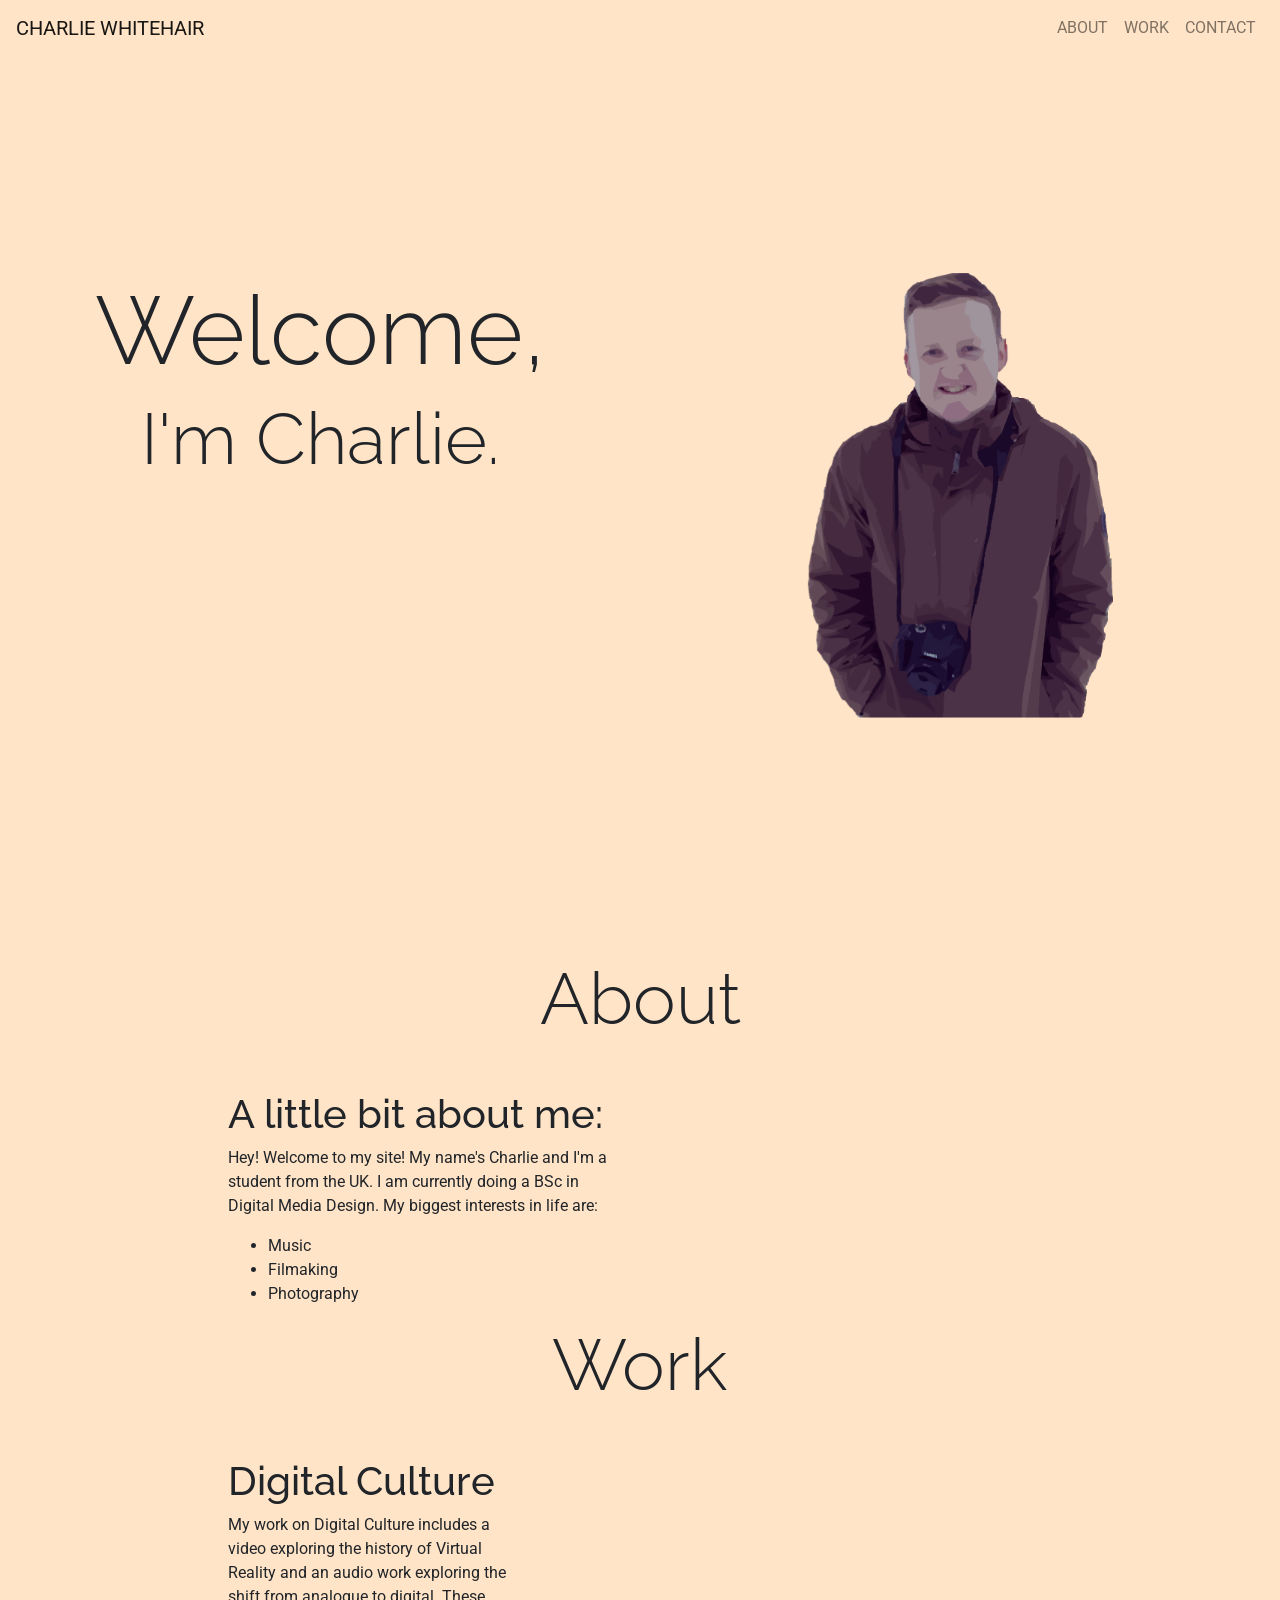
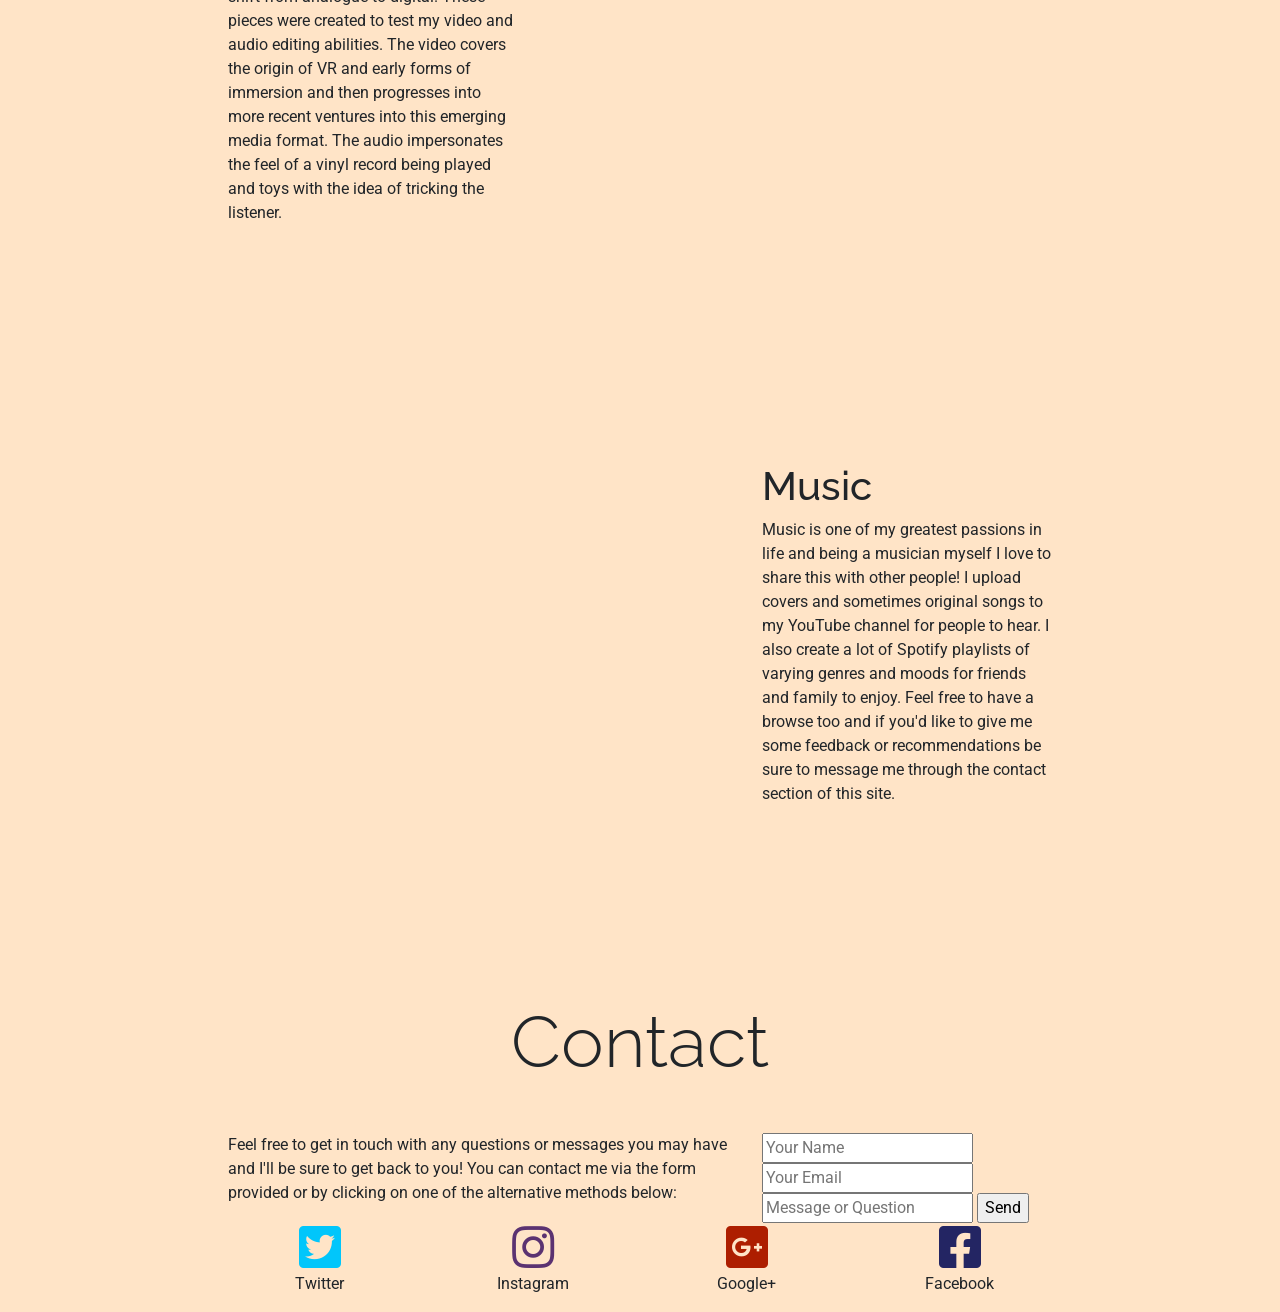
==== index.html @ bc874a64 "Fluid Container addition" ====
<!DOCTYPE html>
<html lang="en">
  <head>
    <meta charset="utf-8">
    <meta name="viewport" content="width=device-width, initial-scale=1.0, shrink-to-fit=no">
    <title>Charlie Whitehair</title>
    <link href="css/bootstrap.min.css" rel="stylesheet">
    <link href="https://fonts.googleapis.com/css?family=Raleway|Roboto" rel="stylesheet">
    <link href="https://use.fontawesome.com/releases/v5.0.6/css/all.css" rel="stylesheet">
    <link href="https://cdn.jsdelivr.net/npm/animate.css@3.5.2/animate.min.css" rel="stylesheet">
    <link href="css/hover.min.css" rel="stylesheet">
    <link href="css/styles.css" rel="stylesheet">
  </head>

  <body id="nav">
    <nav class="navbar filled sticky-top navbar-expand-lg navbar-light text-uppercase">
      <a class="navbar-brand" href="#pagetop">Charlie Whitehair</a>
      <button class="navbar-toggler ml-auto text-uppercase bg-primary text-white rounded" data-toggle="collapse" data-target="#mobileMenu">
        <i class="fas fa-bars"></i>
      </button>
      <div class="collapse navbar-collapse" id="mobileMenu">
        <ul class="navbar-nav ml-auto">
          <li class="nav-item">
            <a class="nav-link" href="#about">About</a>
          </li>
          <li class="nav-item">
            <a class="nav-link" href="#work">Work</a>
          </li>
          <li class="nav-item">
            <a  class="nav-link" href="#contact">Contact</a>
          </li>
        </ul>
      </div>
    </nav>

    <header class="titlemain" id="pagetop">
      <div class="container-fluid">
          <div class="row">
              <div class="col-12 col-sm-6 col-lg-6">
                <h1 class="resize display-1 animated fadeIn">Welcome,</h1>
                <h1 class="resize display-3 animated fadeIn wait">I'm Charlie.</h1>
              </div>
              <div class="col-12 col-sm-6 col-lg-6">
                 <img class="w-50 animated fadeIn wait2" src="assets/img/me.png">
              </div>
          </div>
      </div>
    </header>

    <section class="topspace" id="about">
      <h1 class="text-center display-3 animated fadeIn">About</h1>
      <div class="container-fluid">
        <div class="row mt-5">
          <div class="col-xl-2">
          </div>
          <div class="col-sm-6 col-xl-4">
            <h1>A little bit about me:</h1>
            <p>Hey! Welcome to my site! My name's Charlie and I'm a student from the UK. I am currently doing a BSc in Digital Media Design. My biggest interests in life are:</p>
            <ul>
              <li>Music</li>
              <li>Filmaking</li>
              <li>Photography</li>
            </ul>
          </div>
          <div class="col-sm-6 col-xl-4">
          </div>
          <div class="col-xl-2">
          </div>
        </div>
      </div>
    </section>

    <section id="work">
      <h1 class="text-center display-3 animated fadeIn">Work</h1>
      <div class="container-fluid">
      <div class="row mt-5">
        <div class="col-xl-2">
        </div>
        <div class="col-sm-12 col-xl-3">
          <h1>Digital Culture</h1>
          <p>My work on Digital Culture includes a video exploring the history of Virtual Reality and an audio work exploring the shift from analogue to digital. 
            These pieces were created to test my video and audio editing abilities.
            The video covers the origin of VR and early forms of immersion and then progresses into more recent ventures into this emerging media format. 
            The audio impersonates the feel of a vinyl record being played and toys with the idea of tricking the listener.
          </p>
          <iframe width="100%" height="166" scrolling="no" frameborder="no" allow="autoplay" src="https://w.soundcloud.com/player/?url=https%3A//api.soundcloud.com/tracks/556656354&color=%23e3ddab&auto_play=false&hide_related=false&show_comments=true&show_user=true&show_reposts=false&show_teaser=true">
          </iframe>
        </div>
        <div class="col-sm-12 col-xl-5">
          <div  class="embed-responsive embed-responsive-16by9">
            <iframe class="embed-responsive-item" src="https://www.youtube.com/embed/uPMBng3ztmM"></iframe>
          </div>
        </div>
        <div class="col-xl-2">
        </div>
      </div>

      <div class="row mt-5">
          <div class="col-xl-2">
          </div>
          <div class="col-sm-12 col-xl-5">
            <div  class="embed-responsive embed-responsive-16by9">
                <iframe class="embed-responsive-item" src="https://www.youtube.com/embed/L117AmKaBTQ"></iframe>
            </div>
          </div>
          <div class="col-sm-12 col-xl-3">
            <h1>Music</h1>
            <p>Music is one of my greatest passions in life and being a musician myself I love to share this with other people! I upload covers and sometimes original songs to 
              my YouTube channel for people to hear. I also create a lot of Spotify playlists of varying genres and moods for friends and family to enjoy. Feel free to have a browse too
              and if you'd like to give me some feedback or recommendations be sure to message me through the contact section of this site.
            </p>
            <iframe src="https://open.spotify.com/embed/user/213wbmeqbu47dlnyqn4ye5ihy/playlist/6yJnDz42CA9uV0yIXJZ0mE" width="100%" height="170" frameborder="0" allowtransparency="true" allow="encrypted-media"></iframe>
          </div>
          <div class="col-xl-2">
          </div>
        </div>
      </div>
    </section>

      <section id="contact">
          <h1 class="text-center display-3 animated fadeIn">Contact</h1>
          <div class="container-fluid">
          <div class="row mt-5">
          <div class="col-xl-2"></div>
          <div class="col-sm-12 col-lg-6 col-xl-5">
          <p>Feel free to get in touch with any questions or messages you may have and I'll be sure to get back to you! 
            You can contact me via the form provided or by clicking on one of the alternative methods below:</p>
          </div>
          <div class="col-sm-12 col-lg-6 col-xl-3">
            <form action="https://formspree.io/charliewhitehair99@gmail.com" method="POST">
              <input type="text" name="name" placeholder="Your Name">
              <input type="email" name="_replyto" placeholder="Your Email">
              <input type="text" name="message" placeholder="Message or Question">
              <input type="submit" value="Send">
              </form>
          </div>
          <div class="col-xl-2"></div>
          </div>

          <div class="row">
            <div class="col-lg-2"></div>
            <div class="col-sm-6 col-lg-2 text-center">
              <a href="https://twitter.com/charliewhite325?lang=en-gb">
                <i class="blue-light fab fa-twitter-square fa-3x"></i>
              </a>
              <p>Twitter</p>
            </div>
            <div class="col-sm-6 col-lg-2 text-center">
              <a href="https://www.instagram.com/char_white99/">
                <i class="purple fab fa-instagram fa-3x"></i>
              </a>
              <p>Instagram</p>
            </div>
            <div class="col-sm-6 col-lg-2 text-center">
              <a href="https://plus.google.com/u/1/108738003107776481643">
                <i class="red fab fa-google-plus-square fa-3x"></i>
              </a>
              <p>Google+</p>
            </div>
            <div class="col-sm-6 col-lg-2 text-center">
              <a href="https://www.facebook.com/charliewhite325">
                <i class="blue-dark fab fa-facebook-square fa-3x"></i>
              </a>
              <p>Facebook</p>
            </div>
            <div class="col-lg-2"></div>
          </div>
          </div>
        </section>

<script src="js/wavemaker.js"></script>
<script src="js/jquery.min.js"></script>
<script src="js/bootstrap.bundle.min.js"></script>
<script src="js/script.js"></script>
</body>
</html>
---- css/styles.css ----
body{
  font-family: 'Roboto', sans-serif;
  background-color: #ffe4c7;
  background-image: url(https://www.transparenttextures.com/patterns/diamond-upholstery.png);
}

h1, h2, h3, h4, h5, h6{
  font-family: 'Raleway', sans-serif;
}

.aboutUsSection{
  background-color: #ccc;
}

.filled{
  background-color: #ffe4c7;
  background-image: url(https://www.transparenttextures.com/patterns/diamond-upholstery.png); 
}

footer{
  background-color: #111;
  color: #fff;
}

.titlemain {
  margin: 0;
  position: absolute;
  text-align: center;
  left: 50%;
  top: 55%;
  margin-right: -50%;
  transform: translate(-50%, -50%);
}

.topspace {
  margin-top: 100vh;
}

.logo {
  margin: 0;
  padding-top: 25%;
  position: absolute;
  left: 45%;
}

.wait {
  animation-delay: 0.5s;
}

.wait2 {
  animation-delay: 1s;
}

.nav {
  margin-right: 10px;

}

.btn-primary{
  background-color: #bada55;
}

.btn-primary:hover{
  background-color: black;
}

.red{
  color: #AD1E00
}

.purple{
  color: #5B3271
}

.blue-light{
  color: #01C6FB
}

.blue-dark{
  color: #232563
}

@media screen and (max-width: 768px) {
  h1.resize {
    font-size: 40pt;
  }
}
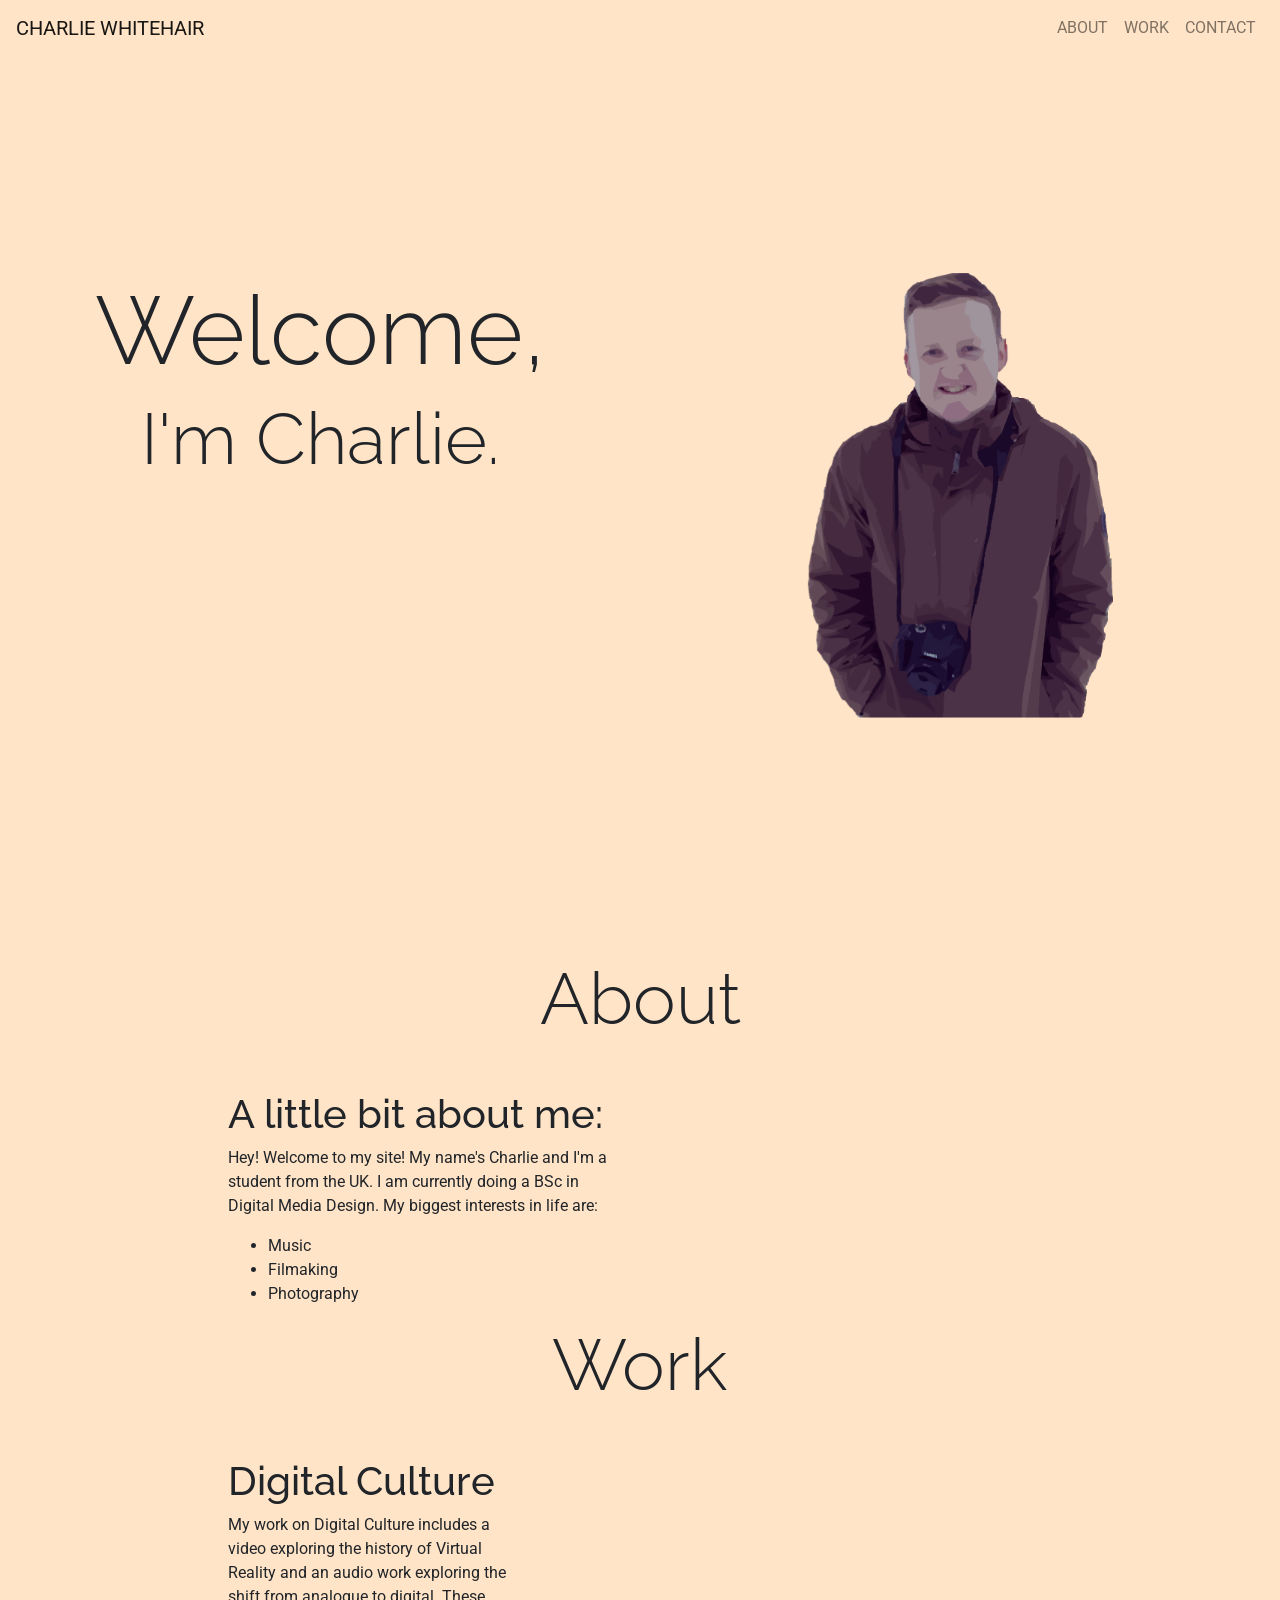
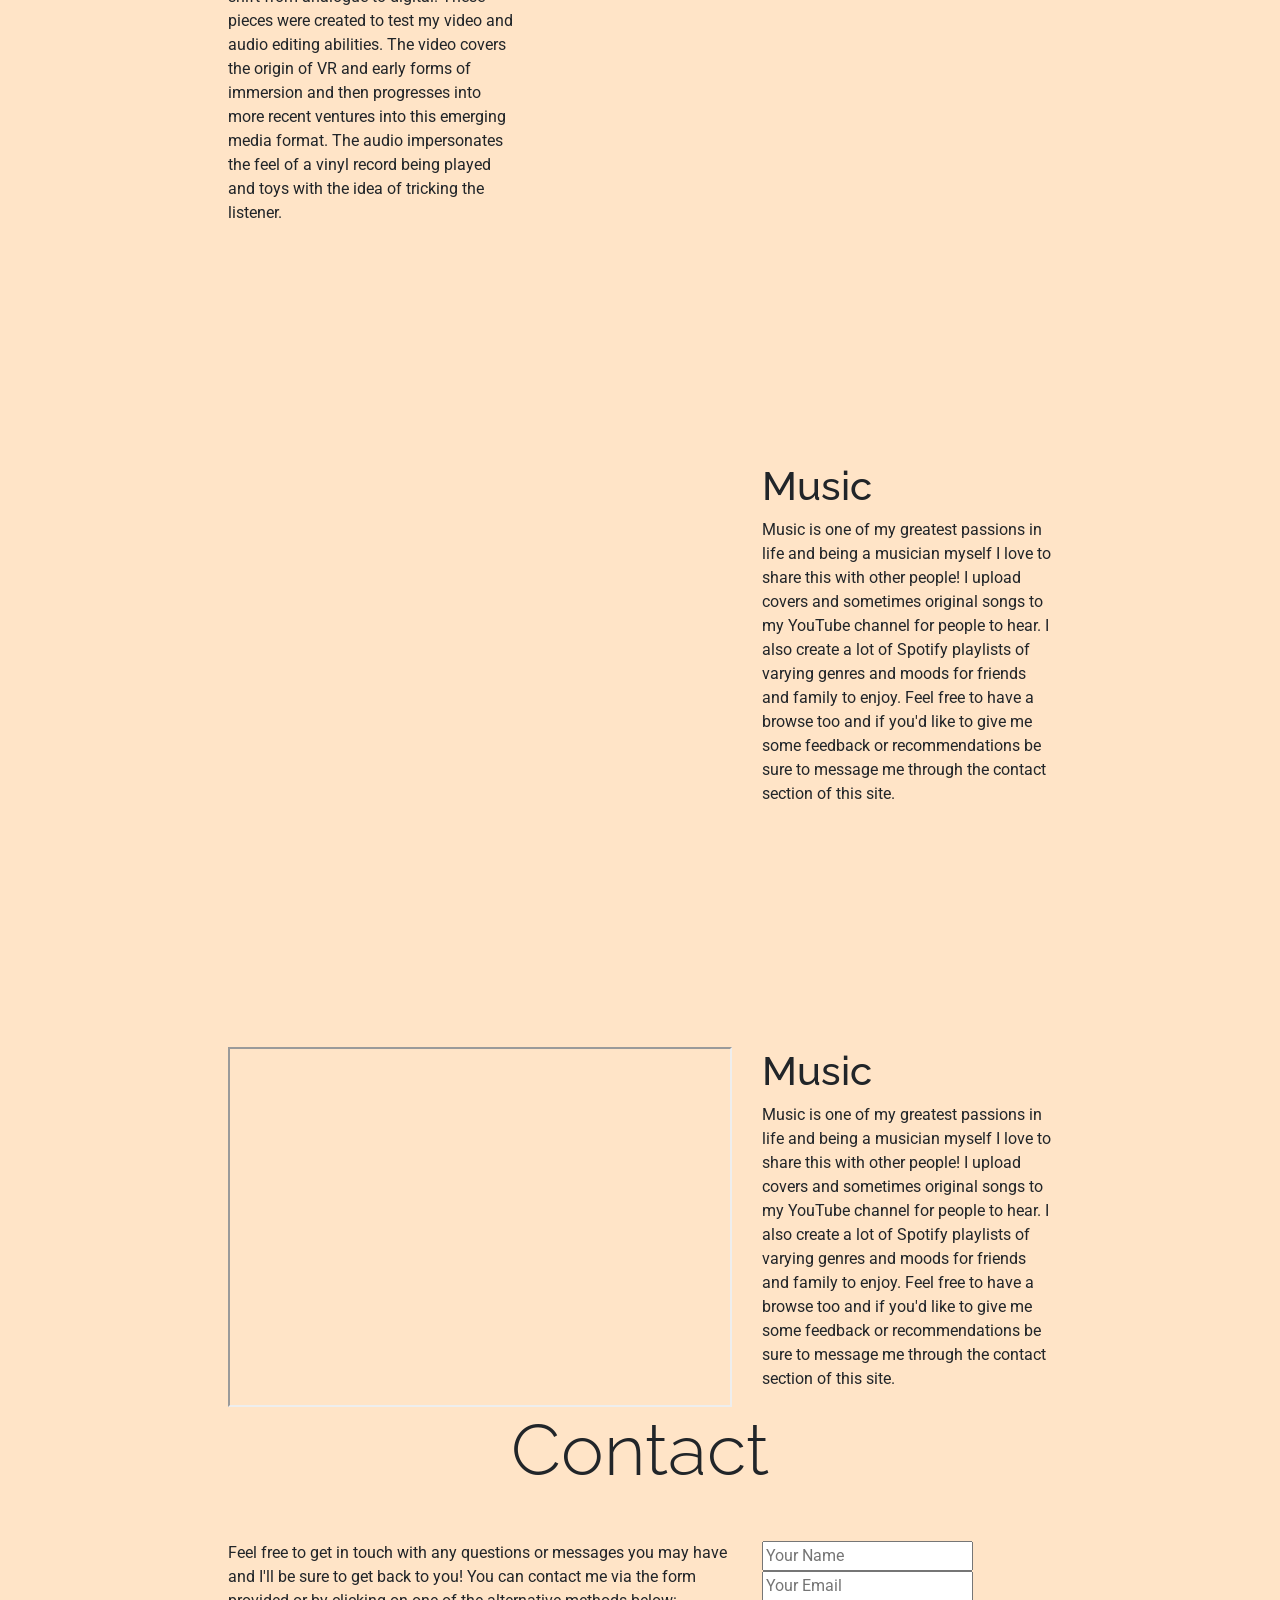
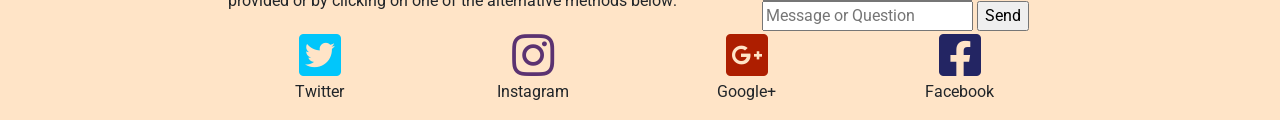
==== commit 55ed8c9e: "P5.js incorporated" ====
--- a/index.html
+++ b/index.html
@@ -114,6 +114,23 @@
           <div class="col-xl-2">
           </div>
         </div>
+
+        <div class="row mt-5">
+          <div class="col-xl-2">
+          </div>
+          <div class="col-sm-12 col-xl-5">
+            <iframe src="https://chazster567.github.io/TheKaleidowave/" width="100%" height="100%"></iframe>
+          </div>
+          <div class="col-sm-12 col-xl-3">
+            <h1>Music</h1>
+            <p>Music is one of my greatest passions in life and being a musician myself I love to share this with other people! I upload covers and sometimes original songs to 
+              my YouTube channel for people to hear. I also create a lot of Spotify playlists of varying genres and moods for friends and family to enjoy. Feel free to have a browse too
+              and if you'd like to give me some feedback or recommendations be sure to message me through the contact section of this site.
+            </p>
+          </div>
+          <div class="col-xl-2">
+          </div>
+        </div>
       </div>
     </section>
 
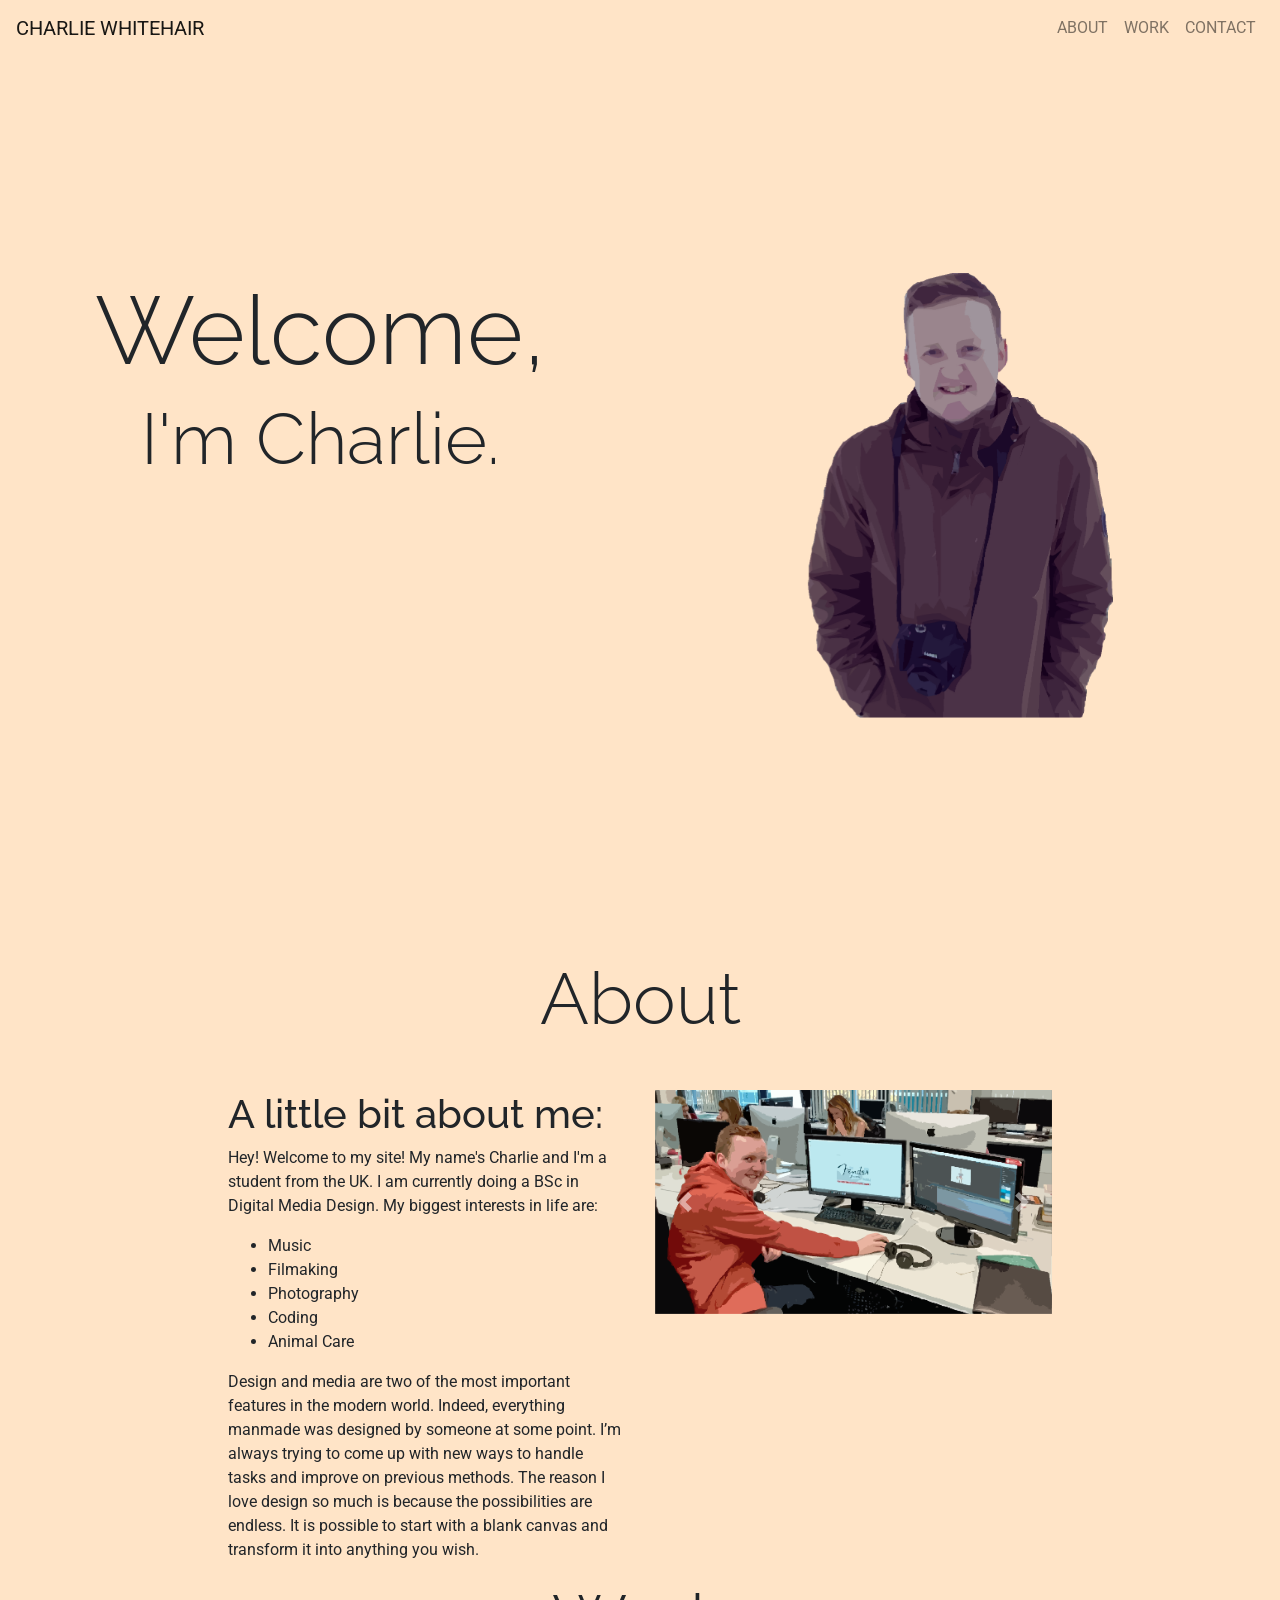
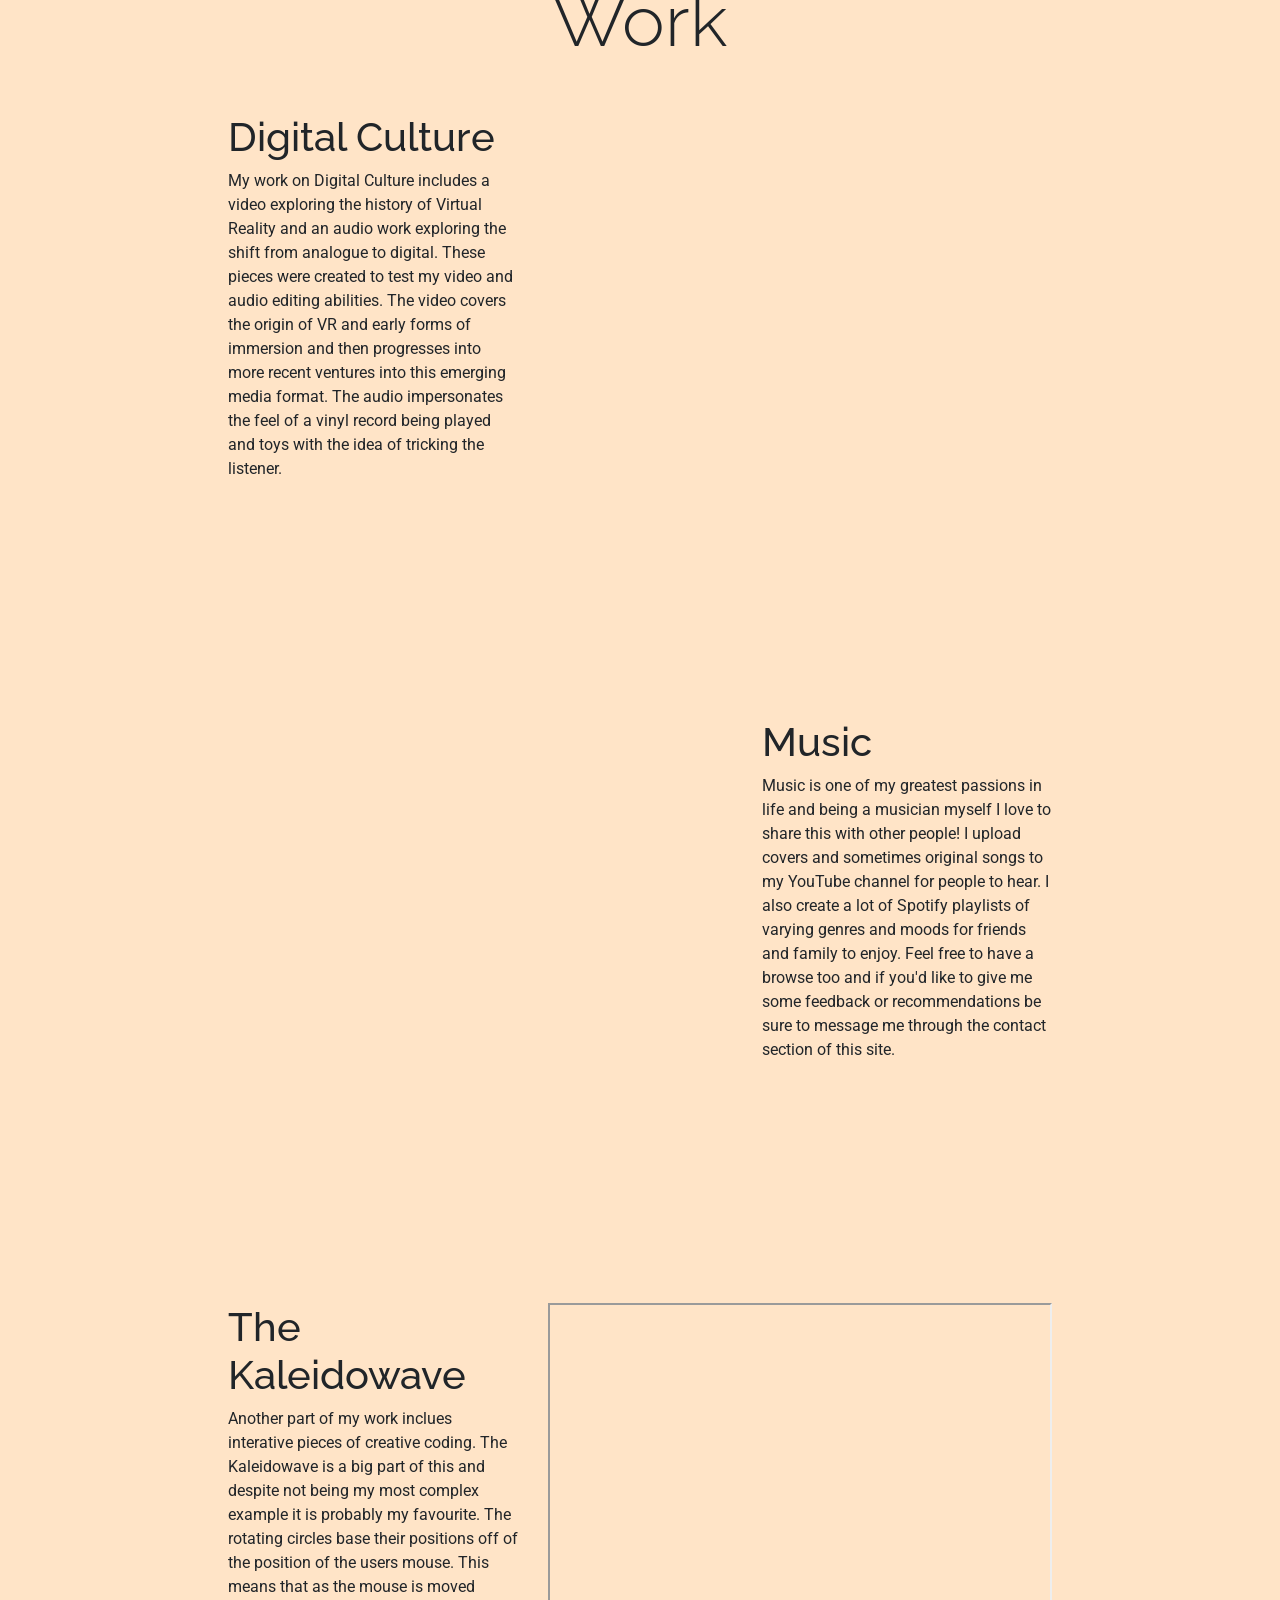
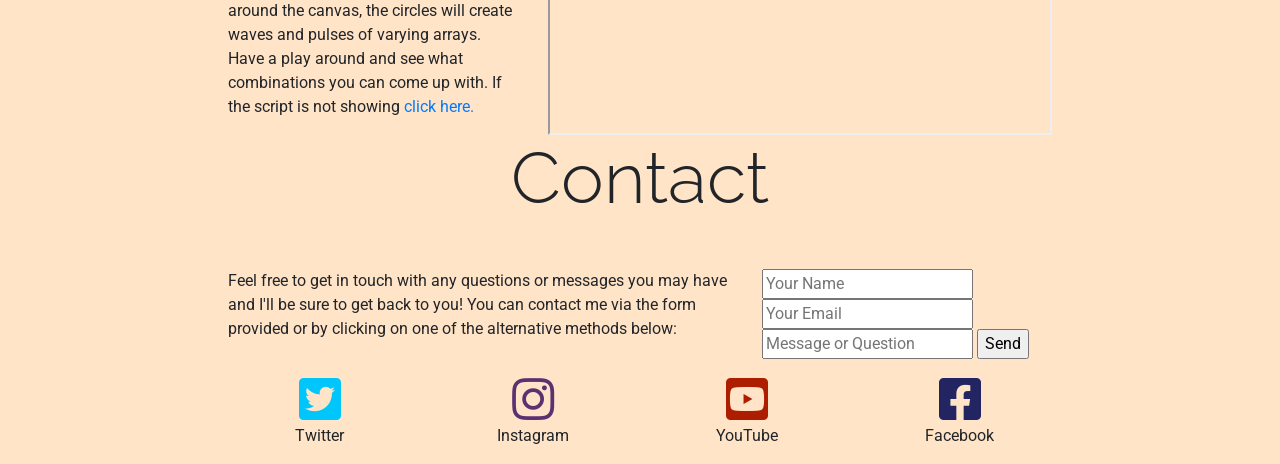
==== commit 53e389d3: "added carousel" ====
--- a/index.html
+++ b/index.html
@@ -60,9 +60,37 @@
               <li>Music</li>
               <li>Filmaking</li>
               <li>Photography</li>
+              <li>Coding</li>
+              <li>Animal Care</li>
             </ul>
+            <p>Design and media are two of the most important features in the modern world. 
+              Indeed, everything manmade was designed by someone at some point. 
+              I’m always trying to come up with new ways to handle tasks and improve on previous methods. 
+              The reason I love design so much is because the possibilities are endless. 
+              It is possible to start with a blank canvas and transform it into anything you wish.</p>
           </div>
           <div class="col-sm-6 col-xl-4">
+              <div id="start" class="carousel slide" data-ride="carousel">
+                  <div class="carousel-inner">
+                    <div class="carousel-item active">
+                      <img class="d-block w-100" src="assets\img\working.png">
+                    </div>
+                    <div class="carousel-item">
+                      <img class="d-block w-100" src="assets\img\guitar.png">
+                    </div>
+                    <div class="carousel-item">
+                      <img class="d-block w-100" src="assets\img\flower.png">
+                    </div>
+                  </div>
+                  <a class="carousel-control-prev" href="#start" role="button" data-slide="prev">
+                    <span class="carousel-control-prev-icon" aria-hidden="true"></span>
+                    <span class="sr-only">Previous</span>
+                  </a>
+                  <a class="carousel-control-next" href="#start" role="button" data-slide="next">
+                    <span class="carousel-control-next-icon" aria-hidden="true"></span>
+                    <span class="sr-only">Next</span>
+                  </a>
+              </div>
           </div>
           <div class="col-xl-2">
           </div>
@@ -98,35 +126,35 @@
       <div class="row mt-5">
           <div class="col-xl-2">
           </div>
-          <div class="col-sm-12 col-xl-5">
+          <div class="col-sm-12 col-sm-push-12 col-xl-5">
             <div  class="embed-responsive embed-responsive-16by9">
-                <iframe class="embed-responsive-item" src="https://www.youtube.com/embed/L117AmKaBTQ"></iframe>
-            </div>
+              <iframe class="embed-responsive-item" src="https://www.youtube.com/embed/L117AmKaBTQ"></iframe>
+            </div>
+          </div>
+          <div class="col-sm-12 col-sm-pull-12 col-xl-3">
+              <h1>Music</h1>
+              <p>Music is one of my greatest passions in life and being a musician myself I love to share this with other people! I upload covers and sometimes original songs to 
+                my YouTube channel for people to hear. I also create a lot of Spotify playlists of varying genres and moods for friends and family to enjoy. Feel free to have a browse too
+                and if you'd like to give me some feedback or recommendations be sure to message me through the contact section of this site.
+              </p>
+              <iframe src="https://open.spotify.com/embed/user/213wbmeqbu47dlnyqn4ye5ihy/playlist/6yJnDz42CA9uV0yIXJZ0mE" width="100%" height="170" frameborder="0" allowtransparency="true" allow="encrypted-media"></iframe>
+            </div>
+          <div class="col-xl-2">
+          </div>
+        </div>
+
+        <div class="row mt-5">
+          <div class="col-xl-2">
           </div>
           <div class="col-sm-12 col-xl-3">
-            <h1>Music</h1>
-            <p>Music is one of my greatest passions in life and being a musician myself I love to share this with other people! I upload covers and sometimes original songs to 
-              my YouTube channel for people to hear. I also create a lot of Spotify playlists of varying genres and moods for friends and family to enjoy. Feel free to have a browse too
-              and if you'd like to give me some feedback or recommendations be sure to message me through the contact section of this site.
+            <h1>The Kaleidowave</h1>
+            <p>Another part of my work inclues interative pieces of creative coding. The Kaleidowave is a big part of this and despite not being my most complex example it is probably
+              my favourite. The rotating circles base their positions off of the position of the users mouse. This means that as the mouse is moved around the canvas, the circles will create 
+              waves and pulses of varying arrays. Have a play around and see what combinations you can come up with. If the script is not showing <a href="https://chazster567.github.io/TheKaleidowave/">click here.</a>
             </p>
-            <iframe src="https://open.spotify.com/embed/user/213wbmeqbu47dlnyqn4ye5ihy/playlist/6yJnDz42CA9uV0yIXJZ0mE" width="100%" height="170" frameborder="0" allowtransparency="true" allow="encrypted-media"></iframe>
-          </div>
-          <div class="col-xl-2">
-          </div>
-        </div>
-
-        <div class="row mt-5">
-          <div class="col-xl-2">
           </div>
           <div class="col-sm-12 col-xl-5">
             <iframe src="https://chazster567.github.io/TheKaleidowave/" width="100%" height="100%"></iframe>
-          </div>
-          <div class="col-sm-12 col-xl-3">
-            <h1>Music</h1>
-            <p>Music is one of my greatest passions in life and being a musician myself I love to share this with other people! I upload covers and sometimes original songs to 
-              my YouTube channel for people to hear. I also create a lot of Spotify playlists of varying genres and moods for friends and family to enjoy. Feel free to have a browse too
-              and if you'd like to give me some feedback or recommendations be sure to message me through the contact section of this site.
-            </p>
           </div>
           <div class="col-xl-2">
           </div>
@@ -154,7 +182,7 @@
           <div class="col-xl-2"></div>
           </div>
 
-          <div class="row">
+          <div class="row mt-3">
             <div class="col-lg-2"></div>
             <div class="col-sm-6 col-lg-2 text-center">
               <a href="https://twitter.com/charliewhite325?lang=en-gb">
@@ -169,10 +197,10 @@
               <p>Instagram</p>
             </div>
             <div class="col-sm-6 col-lg-2 text-center">
-              <a href="https://plus.google.com/u/1/108738003107776481643">
-                <i class="red fab fa-google-plus-square fa-3x"></i>
-              </a>
-              <p>Google+</p>
+              <a href="https://www.youtube.com/channel/UCA2P_dIgwPdkDLez_8qaXdA">
+                <i class="red fab fa-youtube-square fa-3x"></i>
+              </a>
+              <p>YouTube</p>
             </div>
             <div class="col-sm-6 col-lg-2 text-center">
               <a href="https://www.facebook.com/charliewhite325">
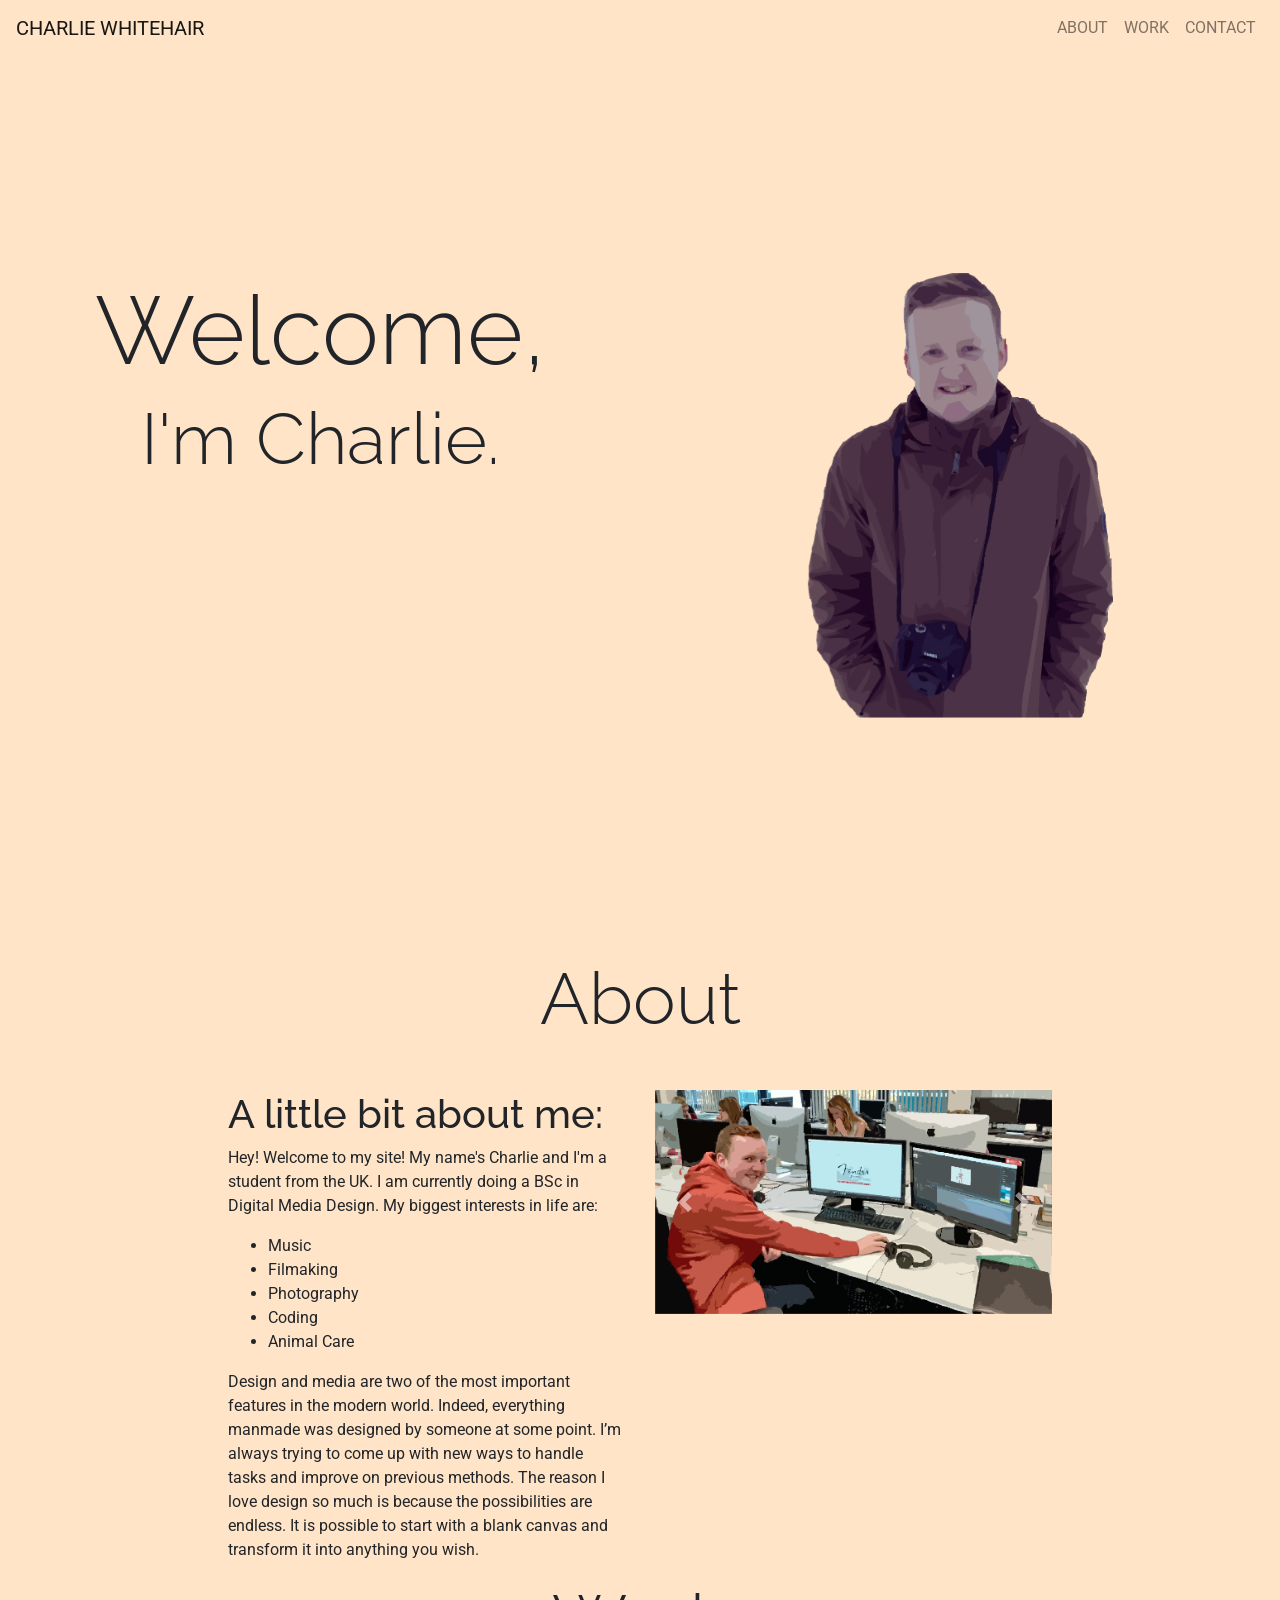
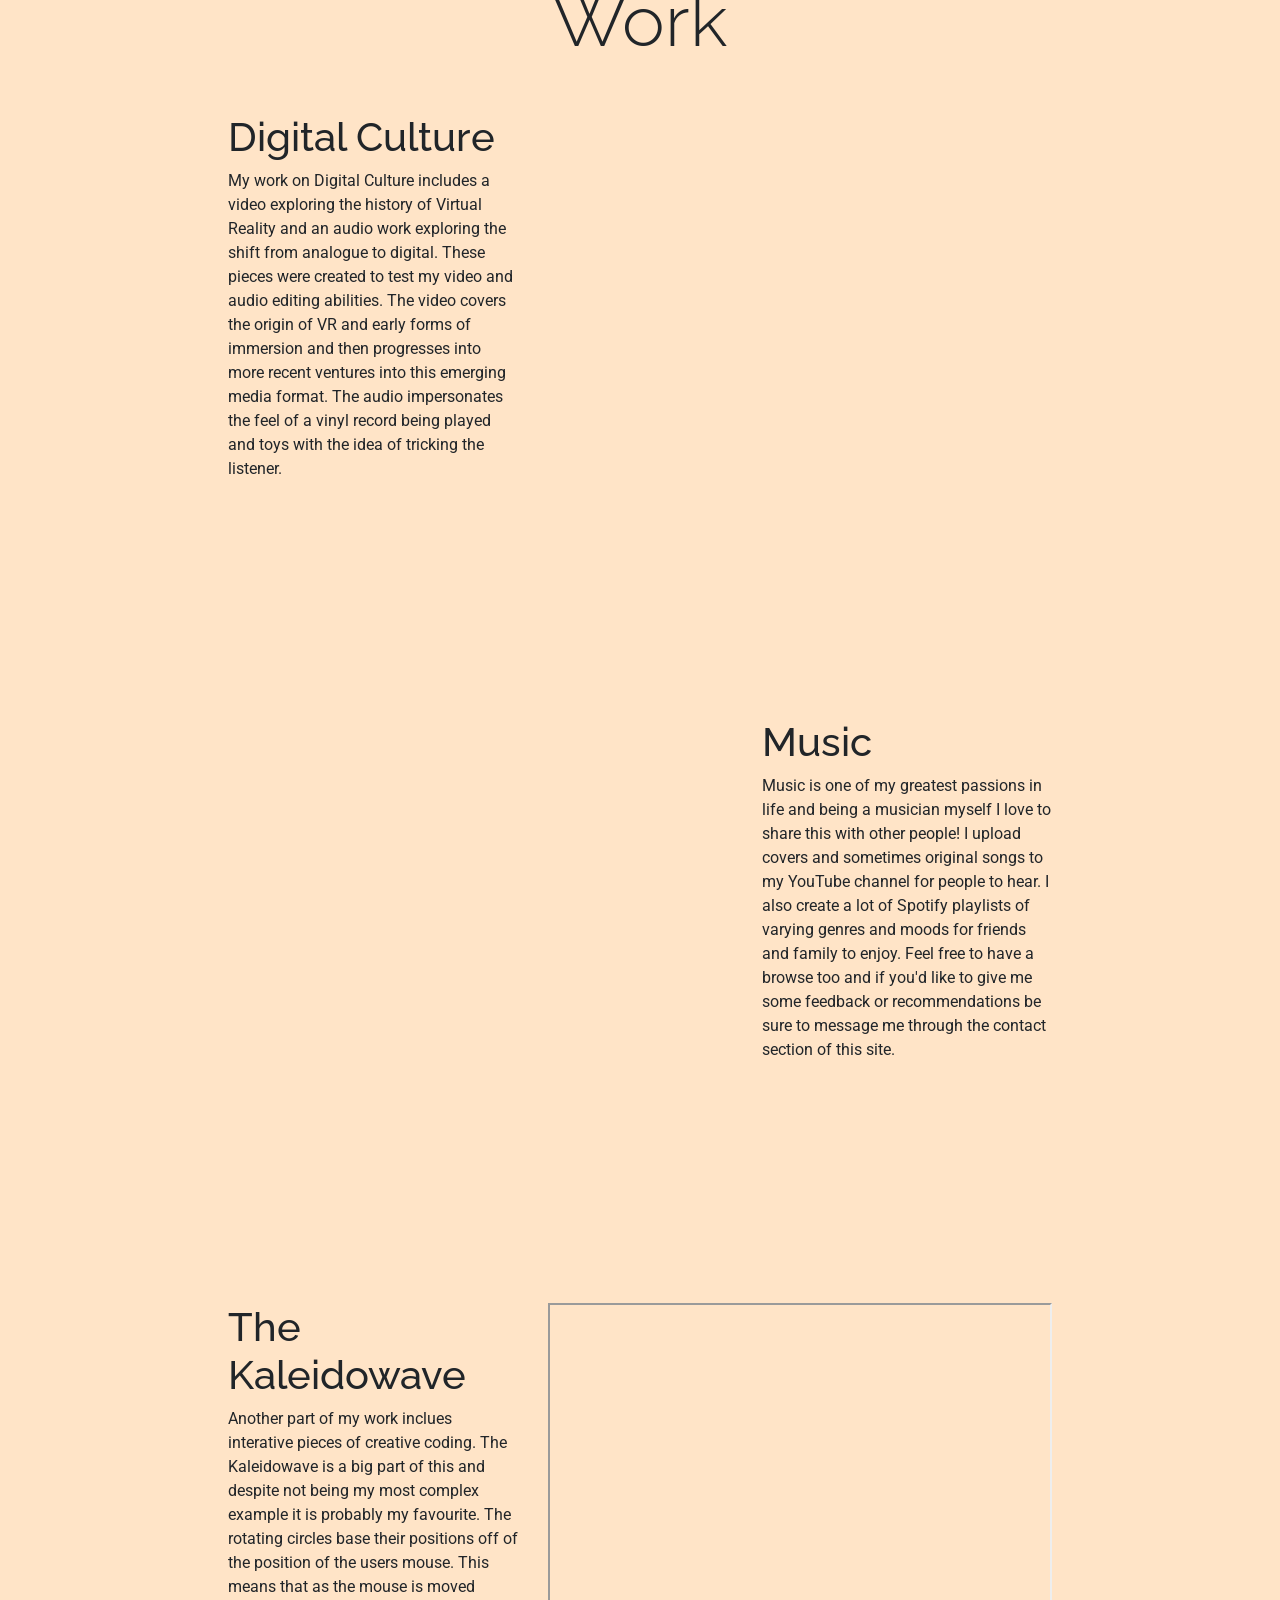
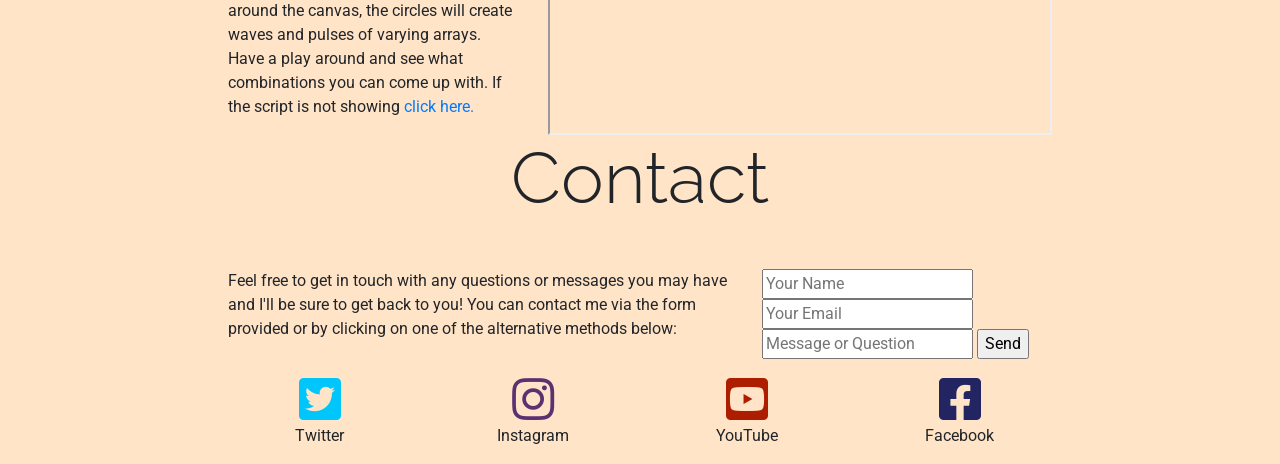
==== commit d9e37469: "Fixed Column Ordering" ====
--- a/index.html
+++ b/index.html
@@ -124,14 +124,14 @@
       </div>
 
       <div class="row mt-5">
-          <div class="col-xl-2">
-          </div>
-          <div class="col-sm-12 col-sm-push-12 col-xl-5">
+          <div class="col-xl-2 order-xl-1">
+          </div>
+          <div class="col-sm-12 order-sm-2 col-xl-5 order-xl-1">
             <div  class="embed-responsive embed-responsive-16by9">
               <iframe class="embed-responsive-item" src="https://www.youtube.com/embed/L117AmKaBTQ"></iframe>
             </div>
           </div>
-          <div class="col-sm-12 col-sm-pull-12 col-xl-3">
+          <div class="col-sm-12 order-sm-1 col-xl-3 order-xl-2">
               <h1>Music</h1>
               <p>Music is one of my greatest passions in life and being a musician myself I love to share this with other people! I upload covers and sometimes original songs to 
                 my YouTube channel for people to hear. I also create a lot of Spotify playlists of varying genres and moods for friends and family to enjoy. Feel free to have a browse too
@@ -139,7 +139,7 @@
               </p>
               <iframe src="https://open.spotify.com/embed/user/213wbmeqbu47dlnyqn4ye5ihy/playlist/6yJnDz42CA9uV0yIXJZ0mE" width="100%" height="170" frameborder="0" allowtransparency="true" allow="encrypted-media"></iframe>
             </div>
-          <div class="col-xl-2">
+          <div class="col-xl-2 order-xl-2">
           </div>
         </div>
 
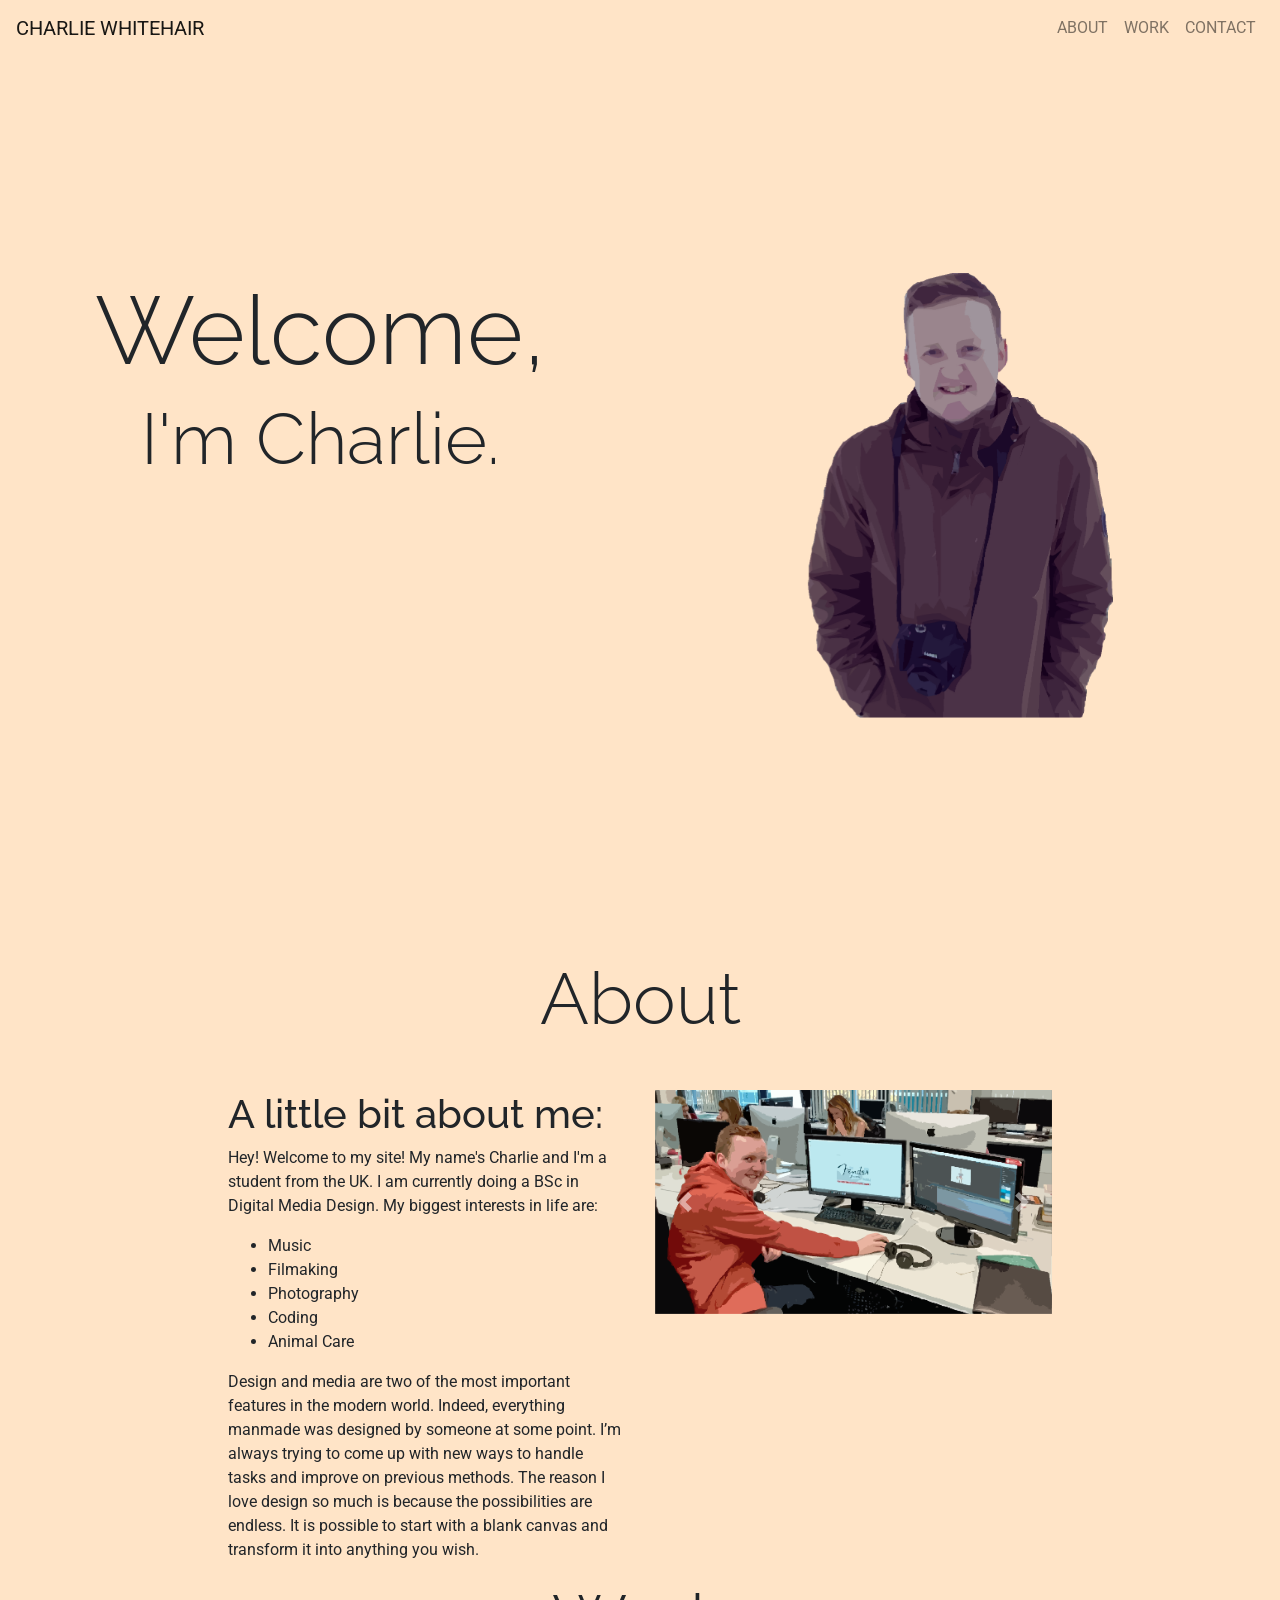
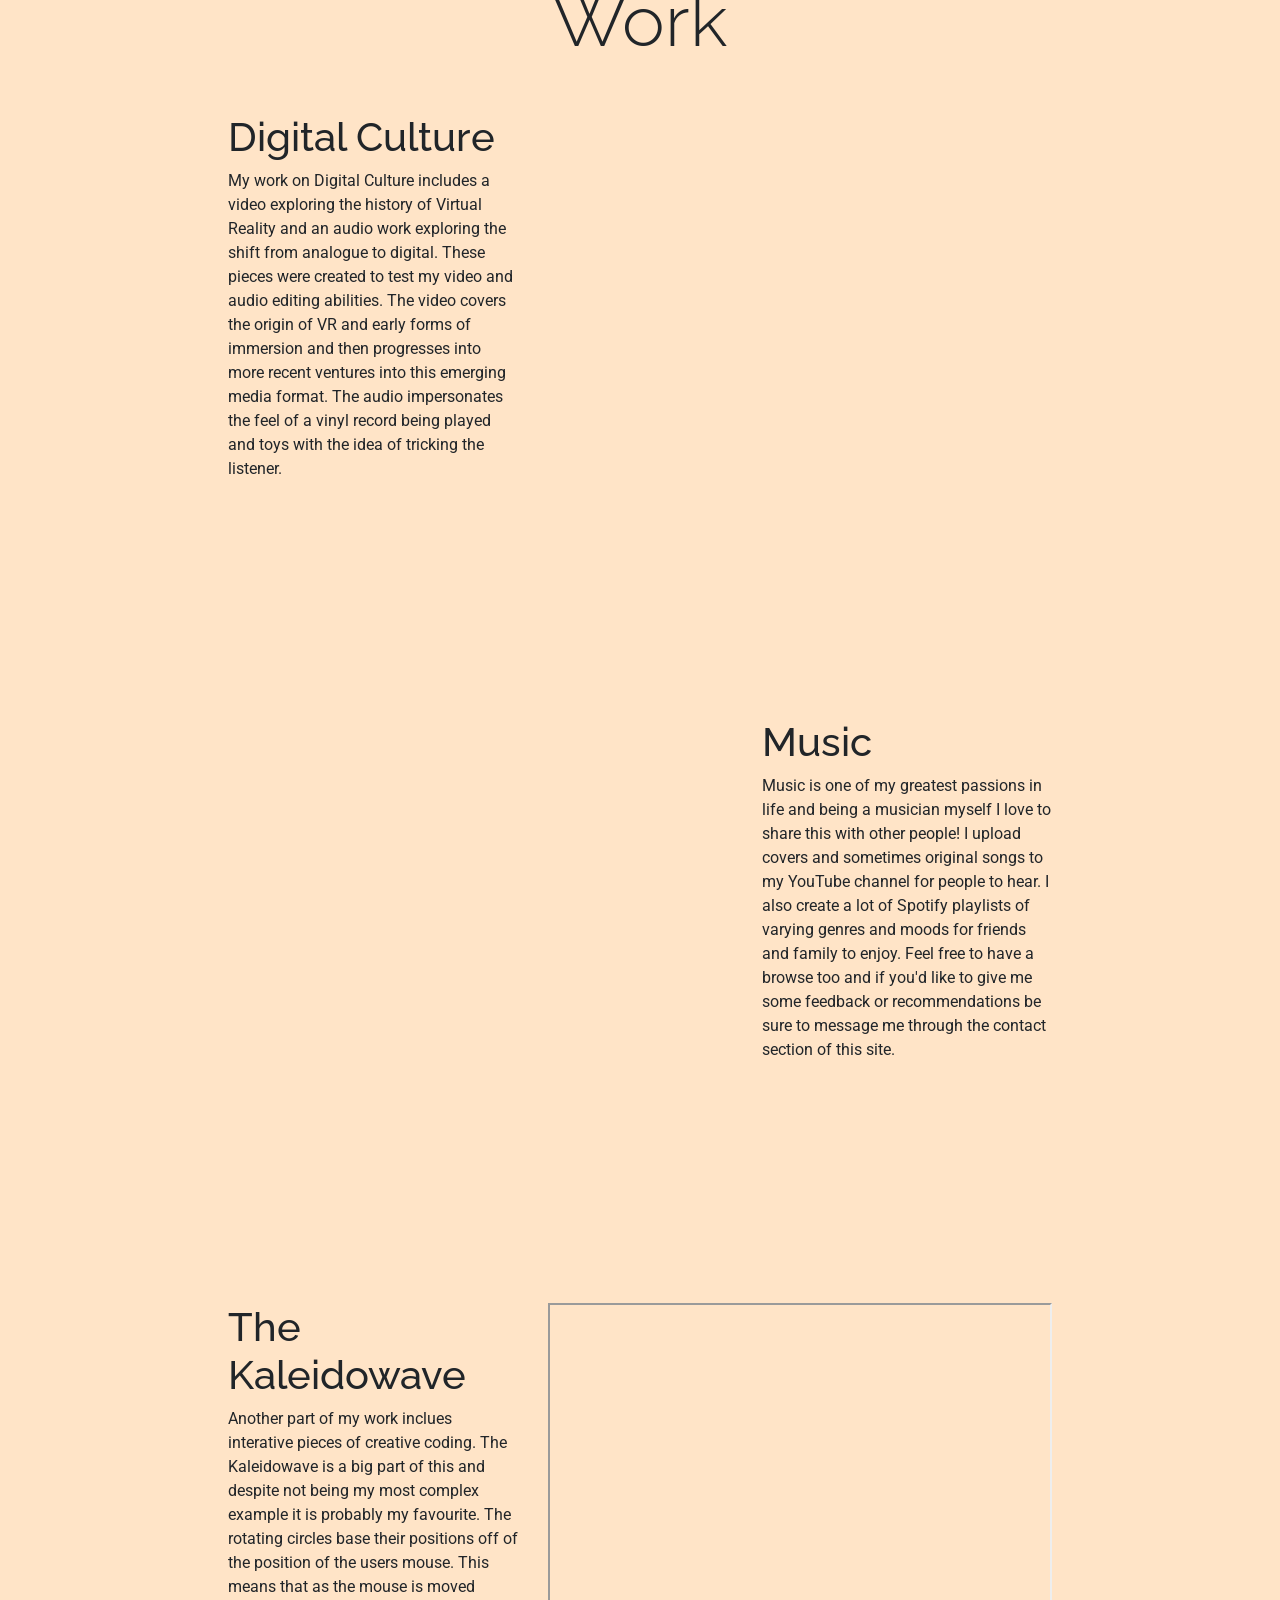
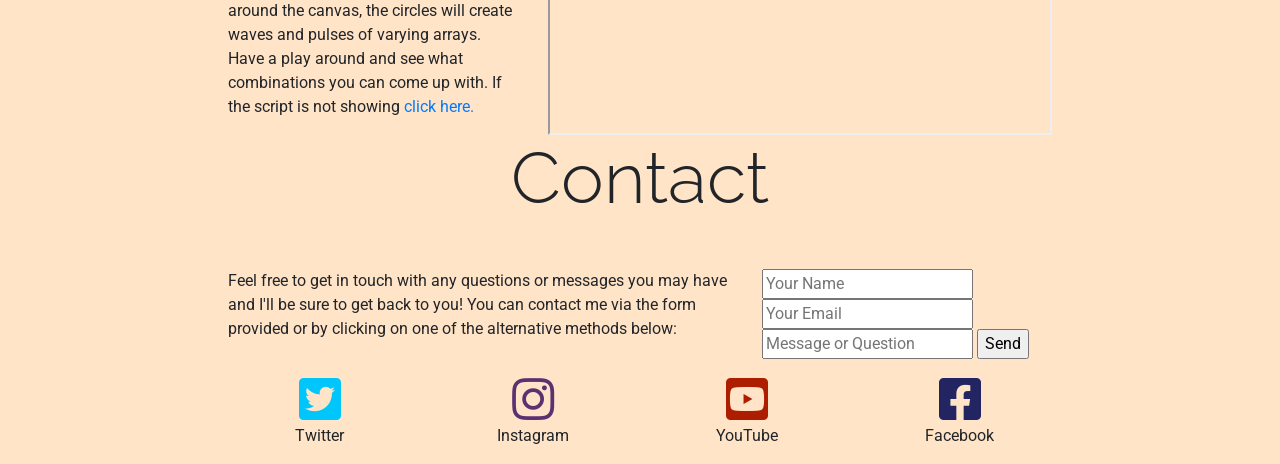
==== commit 94ce2135: "Column repairs" ====
--- a/index.html
+++ b/index.html
@@ -53,7 +53,7 @@
         <div class="row mt-5">
           <div class="col-xl-2">
           </div>
-          <div class="col-sm-6 col-xl-4">
+          <div class="col-sm-12 col-xl-4">
             <h1>A little bit about me:</h1>
             <p>Hey! Welcome to my site! My name's Charlie and I'm a student from the UK. I am currently doing a BSc in Digital Media Design. My biggest interests in life are:</p>
             <ul>
@@ -69,7 +69,7 @@
               The reason I love design so much is because the possibilities are endless. 
               It is possible to start with a blank canvas and transform it into anything you wish.</p>
           </div>
-          <div class="col-sm-6 col-xl-4">
+          <div class="col-sm-12 col-xl-4">
               <div id="start" class="carousel slide" data-ride="carousel">
                   <div class="carousel-inner">
                     <div class="carousel-item active">
@@ -126,12 +126,12 @@
       <div class="row mt-5">
           <div class="col-xl-2 order-xl-1">
           </div>
-          <div class="col-sm-12 order-sm-2 col-xl-5 order-xl-1">
+          <div class="col-sm-12 order-2 col-xl-5 order-xl-1">
             <div  class="embed-responsive embed-responsive-16by9">
               <iframe class="embed-responsive-item" src="https://www.youtube.com/embed/L117AmKaBTQ"></iframe>
             </div>
           </div>
-          <div class="col-sm-12 order-sm-1 col-xl-3 order-xl-2">
+          <div class="col-sm-12 order-1 col-xl-3 order-xl-2">
               <h1>Music</h1>
               <p>Music is one of my greatest passions in life and being a musician myself I love to share this with other people! I upload covers and sometimes original songs to 
                 my YouTube channel for people to hear. I also create a lot of Spotify playlists of varying genres and moods for friends and family to enjoy. Feel free to have a browse too
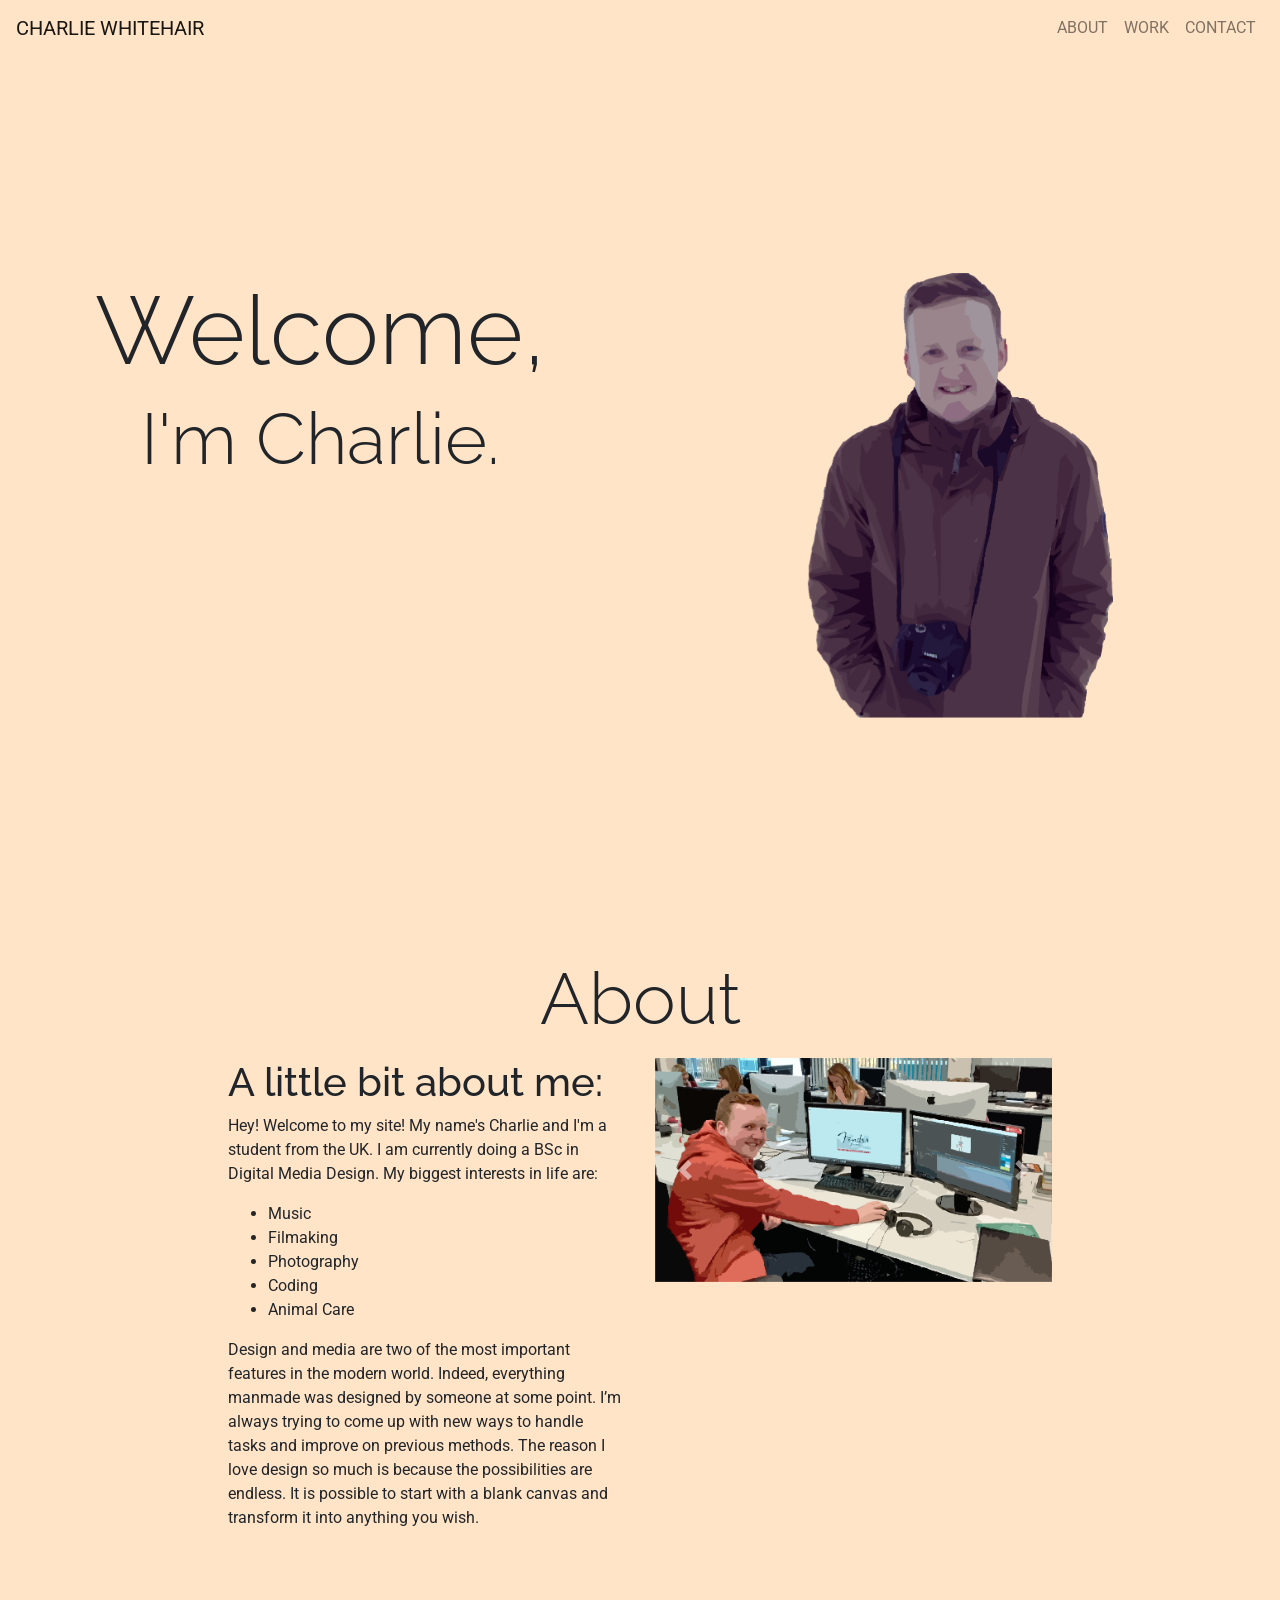
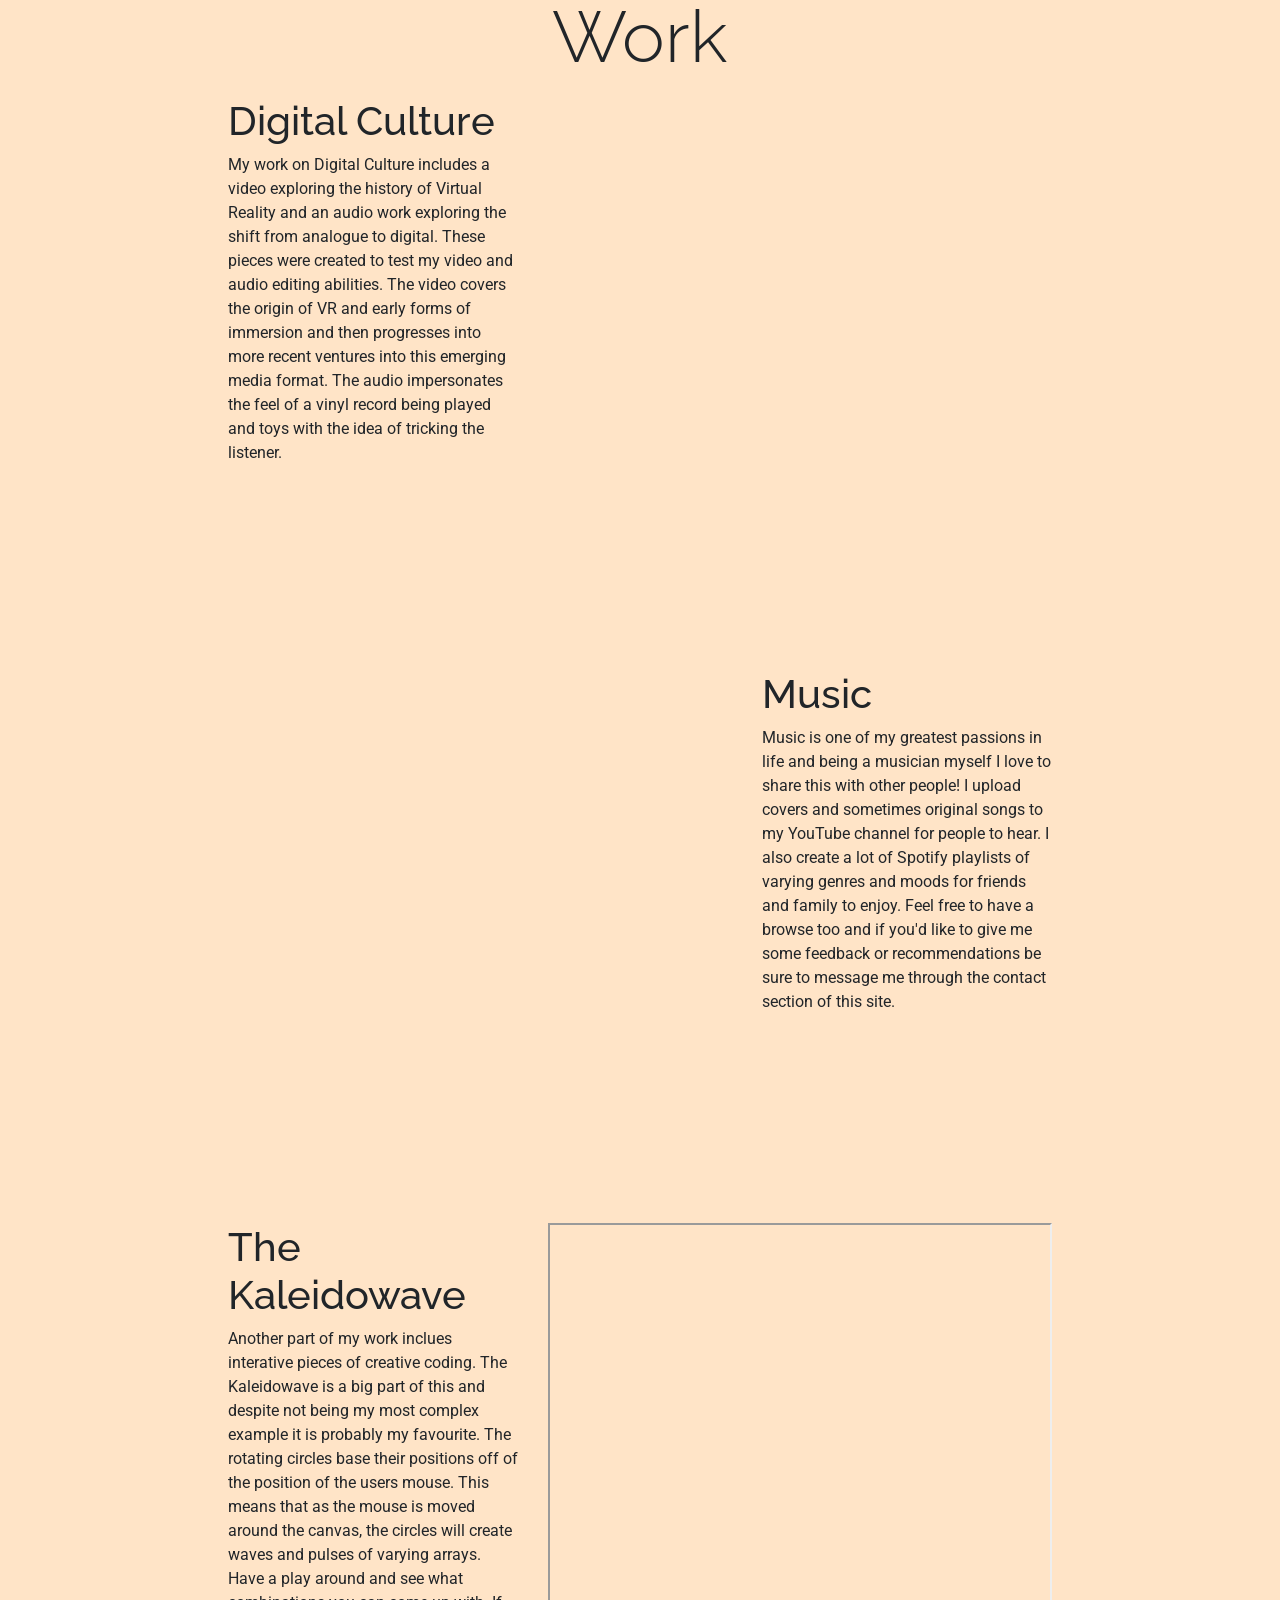
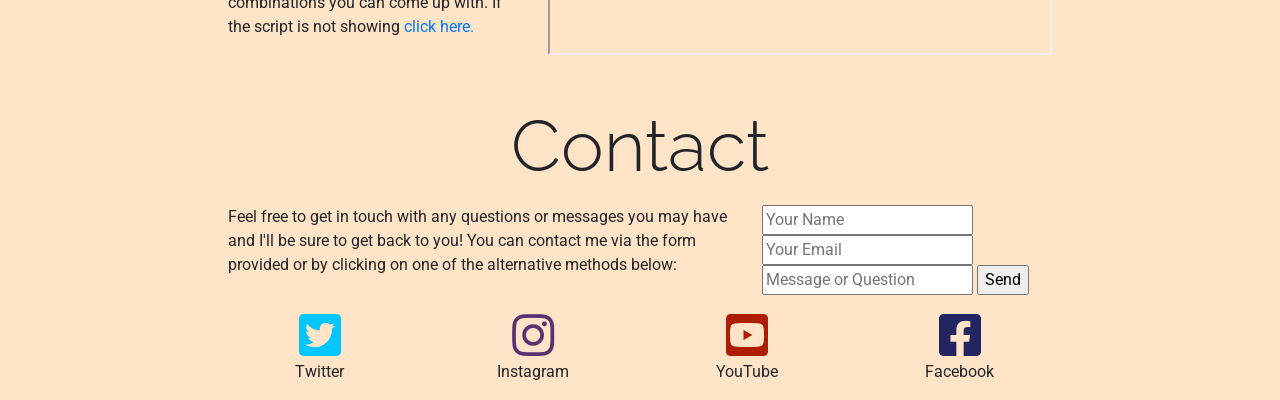
==== commit 5a4e1adf: "Sorted margin issues" ====
--- a/index.html
+++ b/index.html
@@ -48,9 +48,9 @@
     </header>
 
     <section class="topspace" id="about">
-      <h1 class="text-center display-3 animated fadeIn">About</h1>
+      <h1 class="mt-5 text-center display-3 animated fadeIn">About</h1>
       <div class="container-fluid">
-        <div class="row mt-5">
+        <div class="row mt-3">
           <div class="col-xl-2">
           </div>
           <div class="col-sm-12 col-xl-4">
@@ -99,9 +99,9 @@
     </section>
 
     <section id="work">
-      <h1 class="text-center display-3 animated fadeIn">Work</h1>
+      <h1 class="mt-5 text-center display-3 animated fadeIn">Work</h1>
       <div class="container-fluid">
-      <div class="row mt-5">
+      <div class="row mt-3">
         <div class="col-xl-2">
         </div>
         <div class="col-sm-12 col-xl-3">
@@ -123,7 +123,7 @@
         </div>
       </div>
 
-      <div class="row mt-5">
+      <div class="row mt-3">
           <div class="col-xl-2 order-xl-1">
           </div>
           <div class="col-sm-12 order-2 col-xl-5 order-xl-1">
@@ -143,7 +143,7 @@
           </div>
         </div>
 
-        <div class="row mt-5">
+        <div class="row mt-3">
           <div class="col-xl-2">
           </div>
           <div class="col-sm-12 col-xl-3">
@@ -163,9 +163,9 @@
     </section>
 
       <section id="contact">
-          <h1 class="text-center display-3 animated fadeIn">Contact</h1>
+          <h1 class="mt-5 text-center display-3 animated fadeIn">Contact</h1>
           <div class="container-fluid">
-          <div class="row mt-5">
+          <div class="row mt-3">
           <div class="col-xl-2"></div>
           <div class="col-sm-12 col-lg-6 col-xl-5">
           <p>Feel free to get in touch with any questions or messages you may have and I'll be sure to get back to you! 
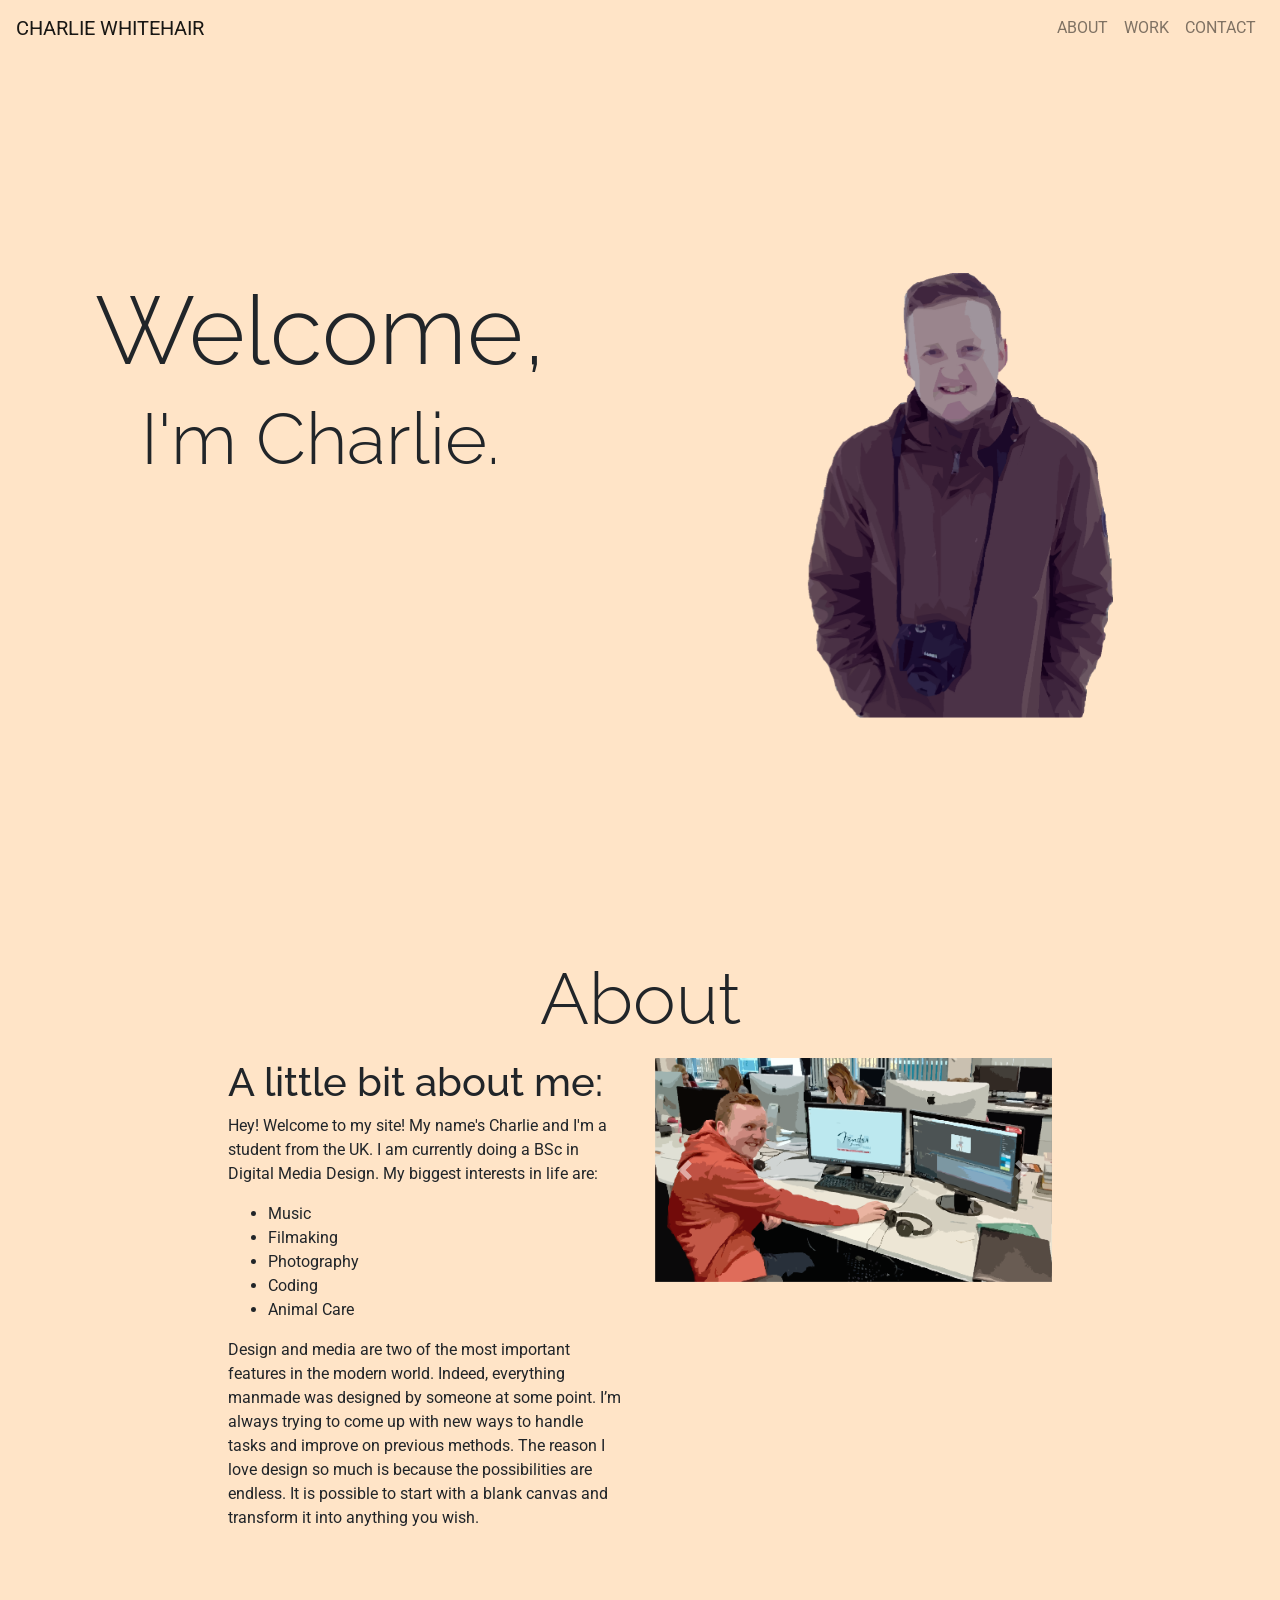
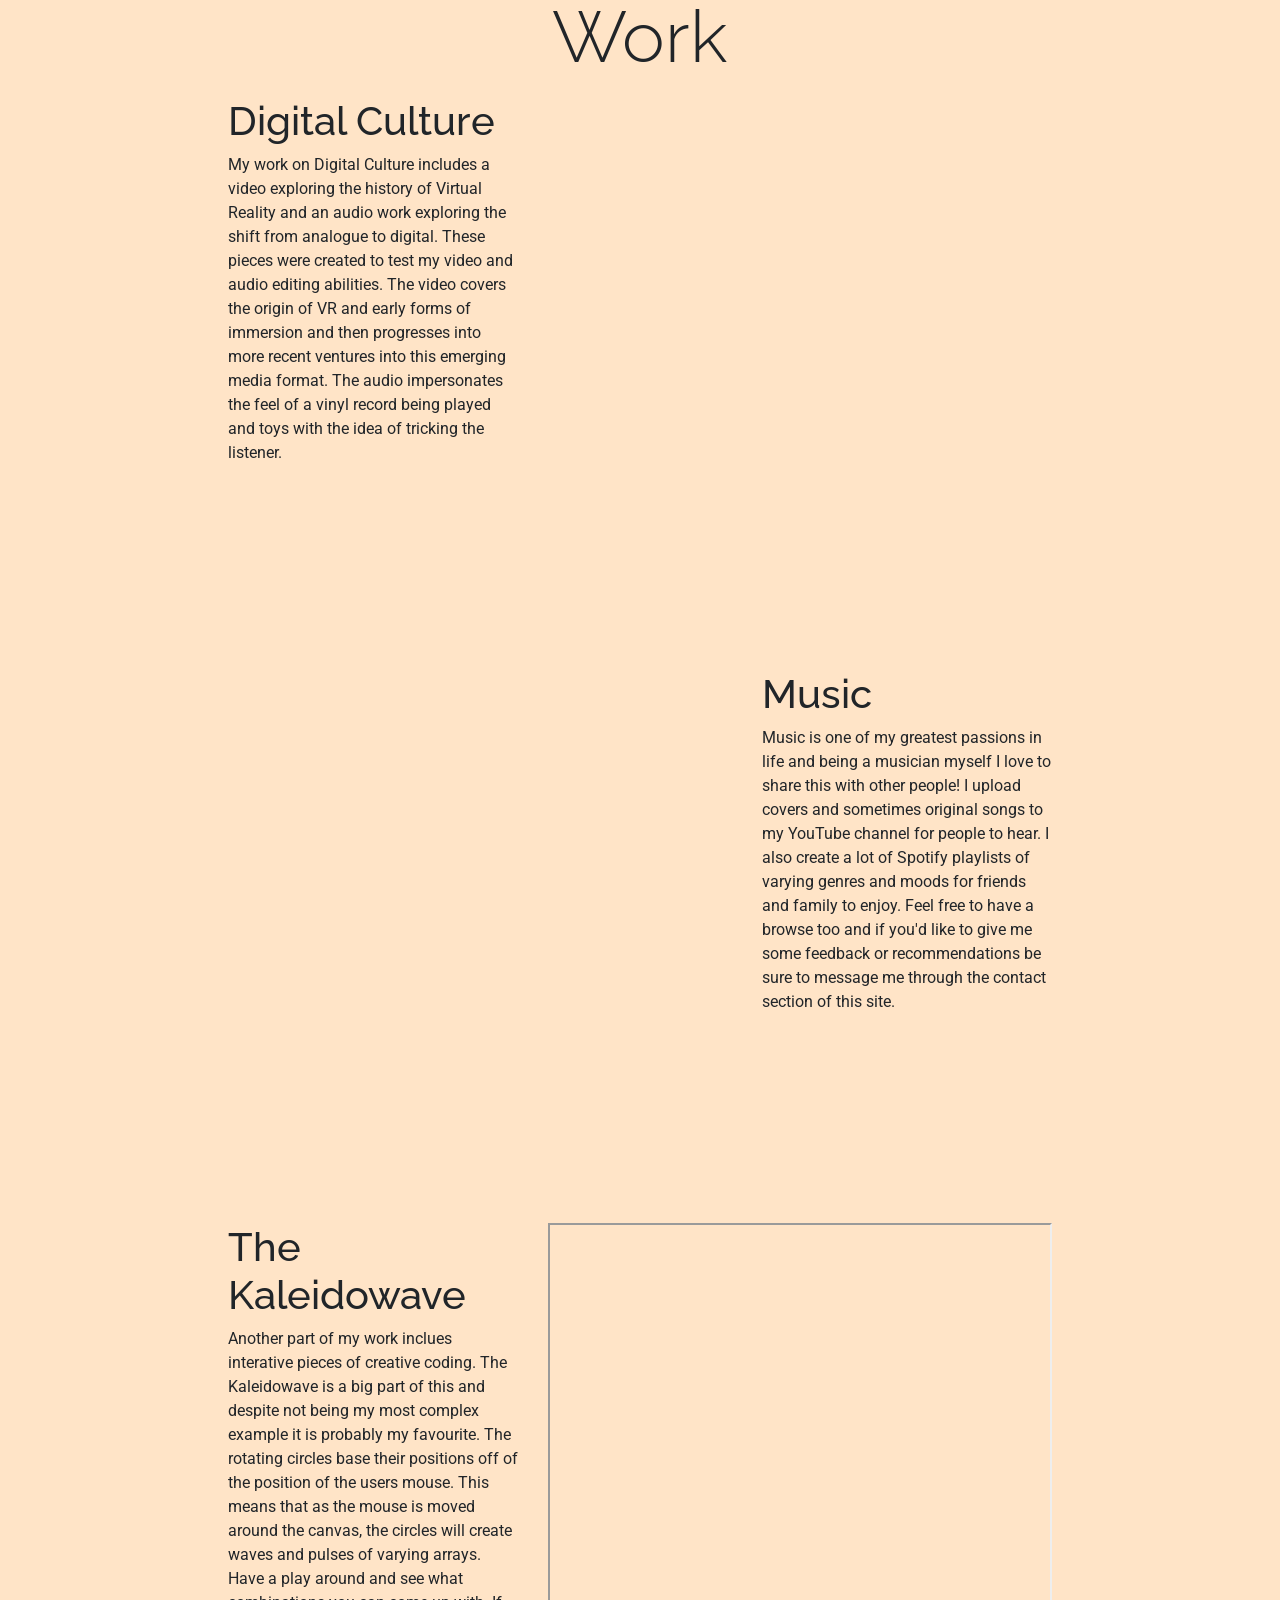
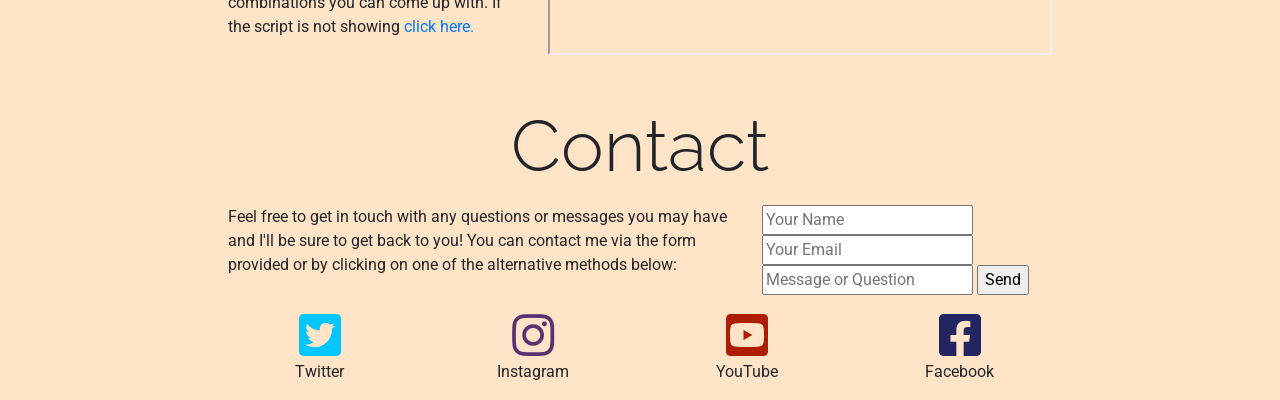
==== commit a95d4d7f: "syntax fixes" ====
--- a/index.html
+++ b/index.html
@@ -35,15 +35,15 @@
 
     <header class="titlemain" id="pagetop">
       <div class="container-fluid">
-          <div class="row">
-              <div class="col-12 col-sm-6 col-lg-6">
-                <h1 class="resize display-1 animated fadeIn">Welcome,</h1>
-                <h1 class="resize display-3 animated fadeIn wait">I'm Charlie.</h1>
-              </div>
-              <div class="col-12 col-sm-6 col-lg-6">
-                 <img class="w-50 animated fadeIn wait2" src="assets/img/me.png">
-              </div>
-          </div>
+        <div class="row">
+            <div class="col-12 col-sm-6 col-lg-6">
+              <h1 class="resize display-1 animated fadeIn">Welcome,</h1>
+              <h1 class="resize display-3 animated fadeIn wait">I'm Charlie.</h1>
+            </div>
+            <div class="col-12 col-sm-6 col-lg-6">
+              <img class="w-50 animated fadeIn wait2" src="assets/img/me.png">
+            </div>
+        </div>
       </div>
     </header>
 
@@ -51,8 +51,7 @@
       <h1 class="mt-5 text-center display-3 animated fadeIn">About</h1>
       <div class="container-fluid">
         <div class="row mt-3">
-          <div class="col-xl-2">
-          </div>
+          <div class="col-xl-2"></div>
           <div class="col-sm-12 col-xl-4">
             <h1>A little bit about me:</h1>
             <p>Hey! Welcome to my site! My name's Charlie and I'm a student from the UK. I am currently doing a BSc in Digital Media Design. My biggest interests in life are:</p>
@@ -70,30 +69,29 @@
               It is possible to start with a blank canvas and transform it into anything you wish.</p>
           </div>
           <div class="col-sm-12 col-xl-4">
-              <div id="start" class="carousel slide" data-ride="carousel">
-                  <div class="carousel-inner">
-                    <div class="carousel-item active">
-                      <img class="d-block w-100" src="assets\img\working.png">
-                    </div>
-                    <div class="carousel-item">
-                      <img class="d-block w-100" src="assets\img\guitar.png">
-                    </div>
-                    <div class="carousel-item">
-                      <img class="d-block w-100" src="assets\img\flower.png">
-                    </div>
-                  </div>
-                  <a class="carousel-control-prev" href="#start" role="button" data-slide="prev">
-                    <span class="carousel-control-prev-icon" aria-hidden="true"></span>
-                    <span class="sr-only">Previous</span>
-                  </a>
-                  <a class="carousel-control-next" href="#start" role="button" data-slide="next">
-                    <span class="carousel-control-next-icon" aria-hidden="true"></span>
-                    <span class="sr-only">Next</span>
-                  </a>
+            <div id="start" class="carousel slide" data-ride="carousel">
+              <div class="carousel-inner">
+                <div class="carousel-item active">
+                  <img class="d-block w-100" src="assets\img\working.png">
+                </div>
+                <div class="carousel-item">
+                  <img class="d-block w-100" src="assets\img\guitar.png">
+                </div>
+                <div class="carousel-item">
+                  <img class="d-block w-100" src="assets\img\flower.png">
+                </div>
               </div>
-          </div>
-          <div class="col-xl-2">
-          </div>
+              <a class="carousel-control-prev" href="#start" role="button" data-slide="prev">
+                <span class="carousel-control-prev-icon" aria-hidden="true"></span>
+                <span class="sr-only">Previous</span>
+              </a>
+              <a class="carousel-control-next" href="#start" role="button" data-slide="next">
+                <span class="carousel-control-next-icon" aria-hidden="true"></span>
+                <span class="sr-only">Next</span>
+              </a>
+            </div>
+          </div>
+          <div class="col-xl-2"></div>
         </div>
       </div>
     </section>
@@ -101,57 +99,48 @@
     <section id="work">
       <h1 class="mt-5 text-center display-3 animated fadeIn">Work</h1>
       <div class="container-fluid">
-      <div class="row mt-3">
-        <div class="col-xl-2">
-        </div>
-        <div class="col-sm-12 col-xl-3">
-          <h1>Digital Culture</h1>
-          <p>My work on Digital Culture includes a video exploring the history of Virtual Reality and an audio work exploring the shift from analogue to digital. 
+        <div class="row mt-3">
+          <div class="col-xl-2"></div>
+          <div class="col-sm-12 col-xl-3">
+            <h1>Digital Culture</h1>
+            <p>My work on Digital Culture includes a video exploring the history of Virtual Reality and an audio work exploring the shift from analogue to digital. 
             These pieces were created to test my video and audio editing abilities.
             The video covers the origin of VR and early forms of immersion and then progresses into more recent ventures into this emerging media format. 
-            The audio impersonates the feel of a vinyl record being played and toys with the idea of tricking the listener.
-          </p>
-          <iframe width="100%" height="166" scrolling="no" frameborder="no" allow="autoplay" src="https://w.soundcloud.com/player/?url=https%3A//api.soundcloud.com/tracks/556656354&color=%23e3ddab&auto_play=false&hide_related=false&show_comments=true&show_user=true&show_reposts=false&show_teaser=true">
-          </iframe>
-        </div>
-        <div class="col-sm-12 col-xl-5">
-          <div  class="embed-responsive embed-responsive-16by9">
-            <iframe class="embed-responsive-item" src="https://www.youtube.com/embed/uPMBng3ztmM"></iframe>
-          </div>
-        </div>
-        <div class="col-xl-2">
-        </div>
-      </div>
-
-      <div class="row mt-3">
-          <div class="col-xl-2 order-xl-1">
-          </div>
+            The audio impersonates the feel of a vinyl record being played and toys with the idea of tricking the listener.</p>
+            <iframe width="100%" height="166" scrolling="no" frameborder="no" allow="autoplay" src="https://w.soundcloud.com/player/?url=https%3A//api.soundcloud.com/tracks/556656354&color=%23e3ddab&auto_play=false&hide_related=false&show_comments=true&show_user=true&show_reposts=false&show_teaser=true"></iframe>
+          </div>
+          <div class="col-sm-12 col-xl-5">
+            <div  class="embed-responsive embed-responsive-16by9">
+              <iframe class="embed-responsive-item" src="https://www.youtube.com/embed/uPMBng3ztmM"></iframe>
+            </div>
+          </div>
+          <div class="col-xl-2"></div>
+        </div>
+
+        <div class="row mt-3">
+          <div class="col-xl-2 order-xl-1"></div>
           <div class="col-sm-12 order-2 col-xl-5 order-xl-1">
             <div  class="embed-responsive embed-responsive-16by9">
               <iframe class="embed-responsive-item" src="https://www.youtube.com/embed/L117AmKaBTQ"></iframe>
             </div>
           </div>
           <div class="col-sm-12 order-1 col-xl-3 order-xl-2">
-              <h1>Music</h1>
-              <p>Music is one of my greatest passions in life and being a musician myself I love to share this with other people! I upload covers and sometimes original songs to 
-                my YouTube channel for people to hear. I also create a lot of Spotify playlists of varying genres and moods for friends and family to enjoy. Feel free to have a browse too
-                and if you'd like to give me some feedback or recommendations be sure to message me through the contact section of this site.
-              </p>
-              <iframe src="https://open.spotify.com/embed/user/213wbmeqbu47dlnyqn4ye5ihy/playlist/6yJnDz42CA9uV0yIXJZ0mE" width="100%" height="170" frameborder="0" allowtransparency="true" allow="encrypted-media"></iframe>
-            </div>
-          <div class="col-xl-2 order-xl-2">
-          </div>
-        </div>
-
-        <div class="row mt-3">
-          <div class="col-xl-2">
-          </div>
-          <div class="col-sm-12 col-xl-3">
-            <h1>The Kaleidowave</h1>
-            <p>Another part of my work inclues interative pieces of creative coding. The Kaleidowave is a big part of this and despite not being my most complex example it is probably
+            <h1>Music</h1>
+            <p>Music is one of my greatest passions in life and being a musician myself I love to share this with other people! I upload covers and sometimes original songs to 
+              my YouTube channel for people to hear. I also create a lot of Spotify playlists of varying genres and moods for friends and family to enjoy. Feel free to have a browse too
+              and if you'd like to give me some feedback or recommendations be sure to message me through the contact section of this site.</p>
+            <iframe src="https://open.spotify.com/embed/user/213wbmeqbu47dlnyqn4ye5ihy/playlist/6yJnDz42CA9uV0yIXJZ0mE" width="100%" height="170" frameborder="0" allowtransparency="true" allow="encrypted-media"></iframe>
+          </div>
+          <div class="col-xl-2 order-xl-2"></div>
+        </div>
+
+        <div class="row mt-3">
+          <div class="col-xl-2"></div>
+            <div class="col-sm-12 col-xl-3">
+              <h1>The Kaleidowave</h1>
+              <p>Another part of my work inclues interative pieces of creative coding. The Kaleidowave is a big part of this and despite not being my most complex example it is probably
               my favourite. The rotating circles base their positions off of the position of the users mouse. This means that as the mouse is moved around the canvas, the circles will create 
-              waves and pulses of varying arrays. Have a play around and see what combinations you can come up with. If the script is not showing <a href="https://chazster567.github.io/TheKaleidowave/">click here.</a>
-            </p>
+              waves and pulses of varying arrays. Have a play around and see what combinations you can come up with. If the script is not showing <a href="https://chazster567.github.io/TheKaleidowave/">click here.</a></p>
           </div>
           <div class="col-sm-12 col-xl-5">
             <iframe src="https://chazster567.github.io/TheKaleidowave/" width="100%" height="100%"></iframe>
@@ -162,10 +151,10 @@
       </div>
     </section>
 
-      <section id="contact">
-          <h1 class="mt-5 text-center display-3 animated fadeIn">Contact</h1>
-          <div class="container-fluid">
-          <div class="row mt-3">
+    <section id="contact">
+      <h1 class="mt-5 text-center display-3 animated fadeIn">Contact</h1>
+      <div class="container-fluid">
+        <div class="row mt-3">
           <div class="col-xl-2"></div>
           <div class="col-sm-12 col-lg-6 col-xl-5">
           <p>Feel free to get in touch with any questions or messages you may have and I'll be sure to get back to you! 
@@ -177,45 +166,45 @@
               <input type="email" name="_replyto" placeholder="Your Email">
               <input type="text" name="message" placeholder="Message or Question">
               <input type="submit" value="Send">
-              </form>
-          </div>
-          <div class="col-xl-2"></div>
-          </div>
-
-          <div class="row mt-3">
-            <div class="col-lg-2"></div>
-            <div class="col-sm-6 col-lg-2 text-center">
-              <a href="https://twitter.com/charliewhite325?lang=en-gb">
-                <i class="blue-light fab fa-twitter-square fa-3x"></i>
-              </a>
-              <p>Twitter</p>
-            </div>
-            <div class="col-sm-6 col-lg-2 text-center">
-              <a href="https://www.instagram.com/char_white99/">
-                <i class="purple fab fa-instagram fa-3x"></i>
-              </a>
-              <p>Instagram</p>
-            </div>
-            <div class="col-sm-6 col-lg-2 text-center">
-              <a href="https://www.youtube.com/channel/UCA2P_dIgwPdkDLez_8qaXdA">
-                <i class="red fab fa-youtube-square fa-3x"></i>
-              </a>
-              <p>YouTube</p>
-            </div>
-            <div class="col-sm-6 col-lg-2 text-center">
-              <a href="https://www.facebook.com/charliewhite325">
-                <i class="blue-dark fab fa-facebook-square fa-3x"></i>
-              </a>
-              <p>Facebook</p>
-            </div>
-            <div class="col-lg-2"></div>
-          </div>
-          </div>
-        </section>
-
-<script src="js/wavemaker.js"></script>
-<script src="js/jquery.min.js"></script>
-<script src="js/bootstrap.bundle.min.js"></script>
-<script src="js/script.js"></script>
-</body>
+            </form>
+          </div>
+          <div class="col-xl-2"></div>
+        </div>
+
+        <div class="row mt-3">
+          <div class="col-lg-2"></div>
+          <div class="col-sm-6 col-lg-2 text-center">
+            <a href="https://twitter.com/charliewhite325?lang=en-gb">
+              <i class="blue-light fab fa-twitter-square fa-3x"></i>
+            </a>
+            <p>Twitter</p>
+          </div>
+          <div class="col-sm-6 col-lg-2 text-center">
+            <a href="https://www.instagram.com/char_white99/">
+              <i class="purple fab fa-instagram fa-3x"></i>
+            </a>
+            <p>Instagram</p>
+          </div>
+          <div class="col-sm-6 col-lg-2 text-center">
+            <a href="https://www.youtube.com/channel/UCA2P_dIgwPdkDLez_8qaXdA">
+              <i class="red fab fa-youtube-square fa-3x"></i>
+            </a>
+            <p>YouTube</p>
+          </div>
+          <div class="col-sm-6 col-lg-2 text-center">
+            <a href="https://www.facebook.com/charliewhite325">
+              <i class="blue-dark fab fa-facebook-square fa-3x"></i>
+            </a>
+            <p>Facebook</p>
+          </div>
+          <div class="col-lg-2"></div>
+        </div>
+      </div>
+    </section>
+
+  <script src="js/wavemaker.js"></script>
+  <script src="js/jquery.min.js"></script>
+  <script src="js/bootstrap.bundle.min.js"></script>
+  <script src="js/script.js"></script>
+  </body>
 </html>
